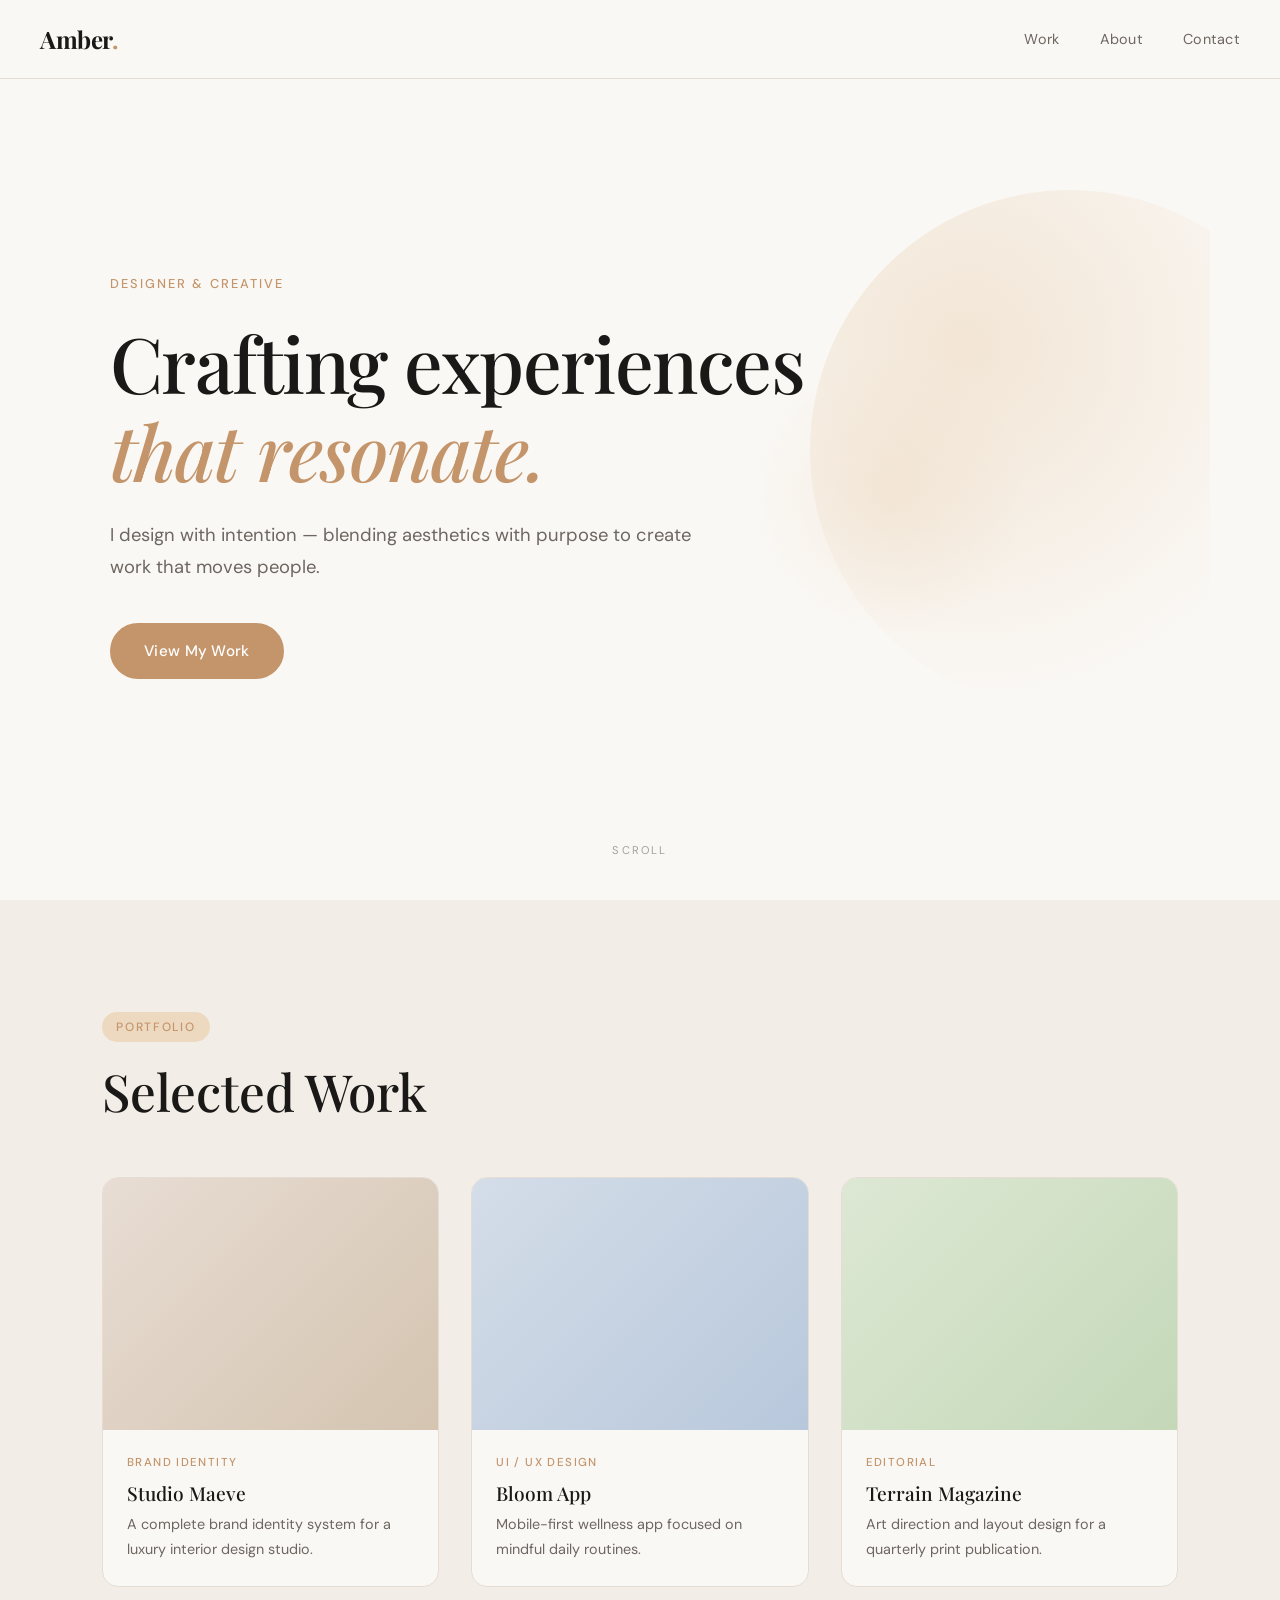
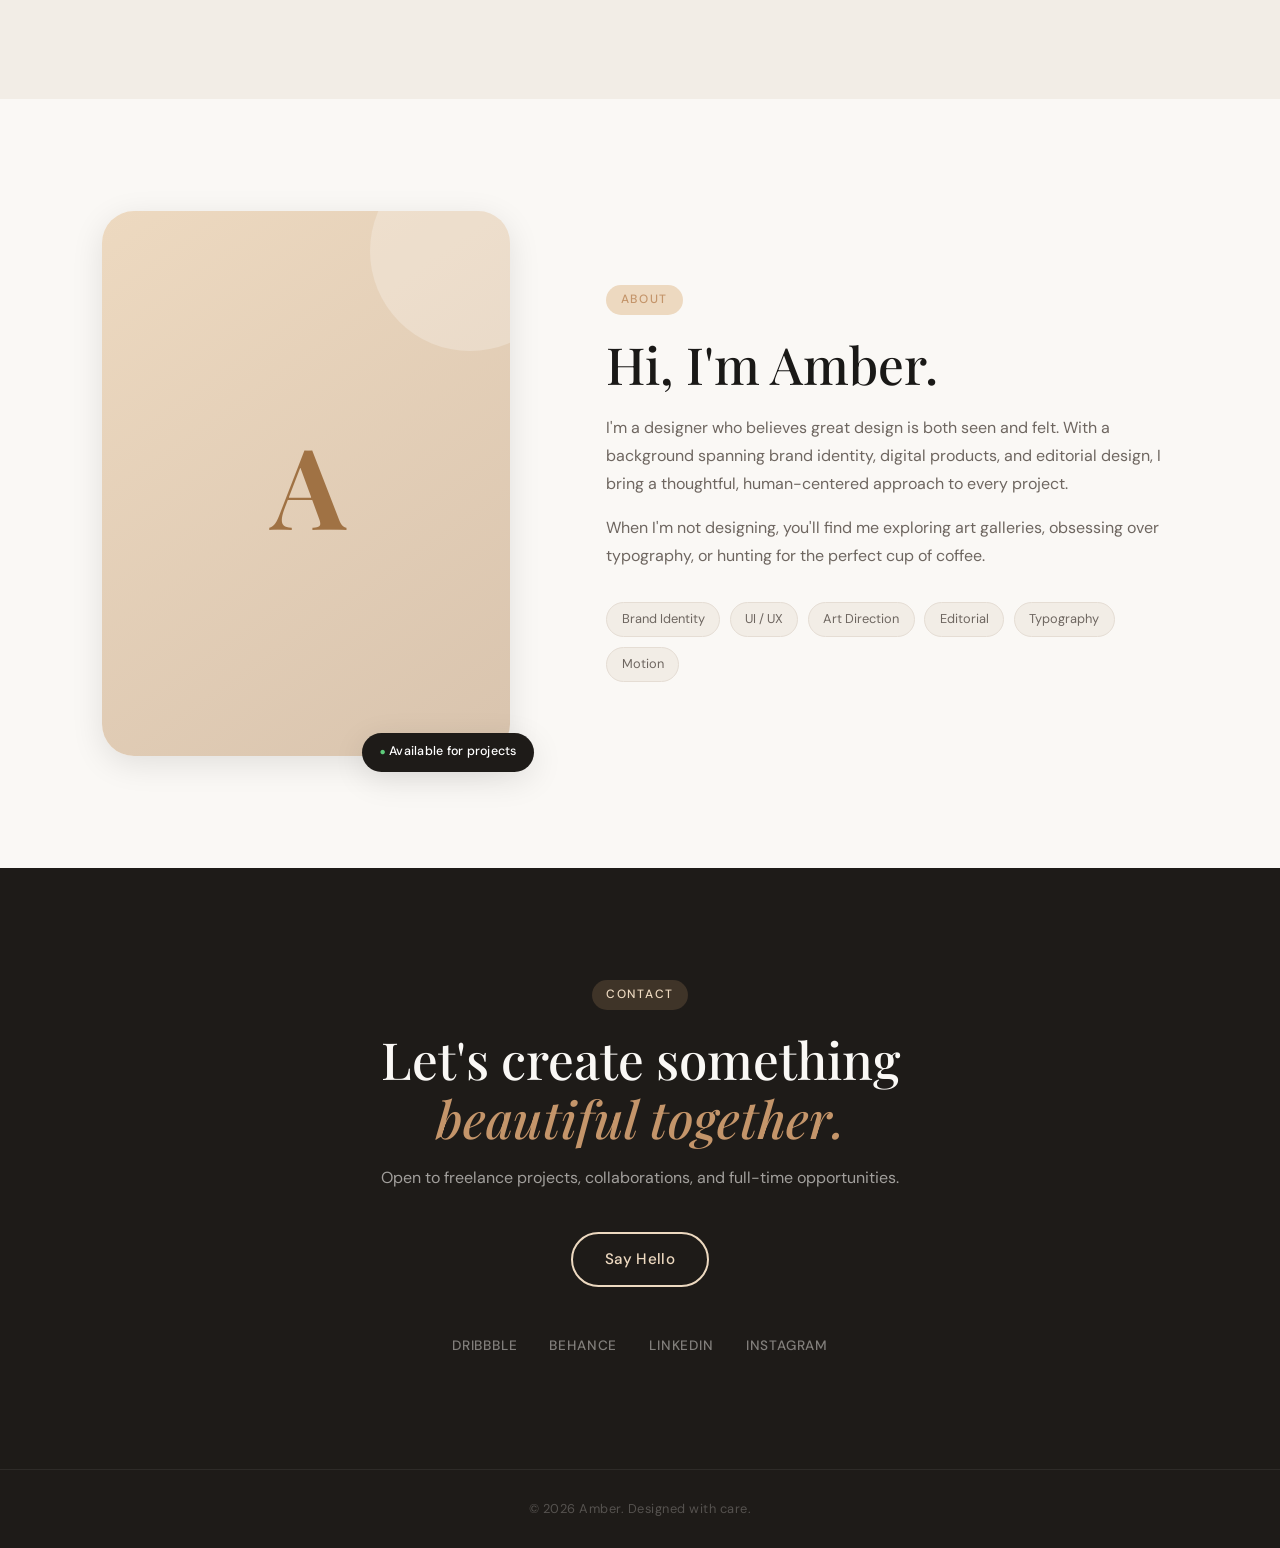
==== index.html @ b308a4e5 "Initial commit: Amber's personal design portfolio" ====
<!DOCTYPE html>
<html lang="en">
<head>
  <meta charset="UTF-8" />
  <meta name="viewport" content="width=device-width, initial-scale=1.0" />
  <title>Amber — Designer</title>
  <meta name="description" content="Amber is a designer crafting beautiful brand identities, digital products, and editorial work." />
  <link rel="preconnect" href="https://fonts.googleapis.com" />
  <link rel="preconnect" href="https://fonts.gstatic.com" crossorigin />
  <link href="https://fonts.googleapis.com/css2?family=Playfair+Display:ital,wght@0,400;0,500;0,700;1,400&family=DM+Sans:opsz,wght@9..40,300;9..40,400;9..40,500&display=swap" rel="stylesheet" />
  <link rel="stylesheet" href="css/styles.css" />
</head>
<body>

  <!-- ── Navigation ── -->
  <nav>
    <div class="nav-logo">Amber<span>.</span></div>
    <ul class="nav-links">
      <li><a href="#work">Work</a></li>
      <li><a href="#about">About</a></li>
      <li><a href="#contact">Contact</a></li>
    </ul>
  </nav>

  <!-- ── Hero ── -->
  <section class="hero">
    <div class="hero-content">
      <span class="hero-eyebrow">Designer &amp; Creative</span>
      <h1>Crafting experiences<br><em>that resonate.</em></h1>
      <p>I design with intention — blending aesthetics with purpose to create work that moves people.</p>
      <a href="#work" class="btn">View My Work</a>
    </div>
    <div class="hero-decoration" aria-hidden="true">
      <div class="circle circle-1"></div>
      <div class="circle circle-2"></div>
    </div>
  </section>

  <!-- ── Portfolio ── -->
  <section id="work" class="section work-section">
    <div class="container">
      <div class="section-header">
        <span class="section-tag">Portfolio</span>
        <h2>Selected Work</h2>
      </div>
      <div class="work-grid">

        <article class="work-card">
          <div class="work-card-img" style="background: linear-gradient(135deg, #E8DDD4, #D4C4B0);"></div>
          <div class="work-card-body">
            <span class="work-tag">Brand Identity</span>
            <h3>Studio Maeve</h3>
            <p>A complete brand identity system for a luxury interior design studio.</p>
          </div>
        </article>

        <article class="work-card">
          <div class="work-card-img" style="background: linear-gradient(135deg, #D4DDE8, #B8C8DC);"></div>
          <div class="work-card-body">
            <span class="work-tag">UI / UX Design</span>
            <h3>Bloom App</h3>
            <p>Mobile-first wellness app focused on mindful daily routines.</p>
          </div>
        </article>

        <article class="work-card">
          <div class="work-card-img" style="background: linear-gradient(135deg, #DDE8D4, #C4D8B8);"></div>
          <div class="work-card-body">
            <span class="work-tag">Editorial</span>
            <h3>Terrain Magazine</h3>
            <p>Art direction and layout design for a quarterly print publication.</p>
          </div>
        </article>

      </div>
    </div>
  </section>

  <!-- ── About ── -->
  <section id="about" class="section about-section">
    <div class="container about-grid">

      <div class="about-visual">
        <div class="about-img-placeholder" aria-label="Amber">A</div>
        <div class="about-tag-pill">Available for projects</div>
      </div>

      <div class="about-text">
        <span class="section-tag">About</span>
        <h2>Hi, I'm Amber.</h2>
        <p>I'm a designer who believes great design is both seen and felt. With a background spanning brand identity, digital products, and editorial design, I bring a thoughtful, human-centered approach to every project.</p>
        <p>When I'm not designing, you'll find me exploring art galleries, obsessing over typography, or hunting for the perfect cup of coffee.</p>
        <div class="skills-list">
          <span class="skill-chip">Brand Identity</span>
          <span class="skill-chip">UI / UX</span>
          <span class="skill-chip">Art Direction</span>
          <span class="skill-chip">Editorial</span>
          <span class="skill-chip">Typography</span>
          <span class="skill-chip">Motion</span>
        </div>
      </div>

    </div>
  </section>

  <!-- ── Contact ── -->
  <section id="contact" class="section contact-section">
    <div class="container contact-inner">
      <span class="section-tag">Contact</span>
      <h2>Let's create something<br><em>beautiful together.</em></h2>
      <p>Open to freelance projects, collaborations, and full-time opportunities.</p>
      <a href="mailto:amber@example.com" class="btn btn-outline">Say Hello</a>
      <div class="social-links">
        <a href="#" rel="noopener noreferrer">Dribbble</a>
        <a href="#" rel="noopener noreferrer">Behance</a>
        <a href="#" rel="noopener noreferrer">LinkedIn</a>
        <a href="#" rel="noopener noreferrer">Instagram</a>
      </div>
    </div>
  </section>

  <!-- ── Footer ── -->
  <footer>
    <p>&copy; 2026 Amber. Designed with care.</p>
  </footer>

</body>
</html>
---- css/styles.css ----
/* ========================================
   AMBER — Personal Website
   ======================================== */

*, *::before, *::after {
  box-sizing: border-box;
  margin: 0;
  padding: 0;
}

:root {
  --bg:           #FAF8F5;
  --bg-alt:       #F2EDE6;
  --bg-dark:      #1E1B18;
  --text:         #1A1917;
  --text-muted:   #6E6660;
  --accent:       #C4956A;
  --accent-light: #EDD9C0;
  --accent-dark:  #A07244;
  --border:       #E5DDD4;
  --radius-sm:    8px;
  --radius-md:    16px;
  --radius-lg:    32px;
  --radius-full:  9999px;
  --transition:   0.3s cubic-bezier(0.4, 0, 0.2, 1);
  --shadow-sm:    0 2px 8px rgba(0,0,0,0.06);
  --shadow-md:    0 8px 32px rgba(0,0,0,0.10);
  --shadow-lg:    0 24px 64px rgba(0,0,0,0.12);
  --max-width:    1140px;
}

html {
  scroll-behavior: smooth;
  font-size: 16px;
}

body {
  background-color: var(--bg);
  color: var(--text);
  font-family: 'DM Sans', sans-serif;
  font-weight: 400;
  line-height: 1.6;
  -webkit-font-smoothing: antialiased;
}

/* ── Typography ───────────────────────── */

h1, h2, h3 {
  font-family: 'Playfair Display', Georgia, serif;
  line-height: 1.15;
  font-weight: 500;
}

h1 { font-size: clamp(2.6rem, 6vw, 5rem); }
h2 { font-size: clamp(2rem, 4vw, 3.2rem); }
h3 { font-size: 1.35rem; }

em { font-style: italic; color: var(--accent); }

p {
  color: var(--text-muted);
  max-width: 56ch;
  line-height: 1.75;
}

a { color: inherit; text-decoration: none; }

/* ── Layout Helpers ───────────────────── */

.container {
  width: 100%;
  max-width: var(--max-width);
  margin: 0 auto;
  padding: 0 2rem;
}

.section {
  padding: 7rem 0;
}

.section-tag {
  display: inline-block;
  font-size: 0.75rem;
  font-weight: 500;
  letter-spacing: 0.14em;
  text-transform: uppercase;
  color: var(--accent);
  background: var(--accent-light);
  padding: 0.35rem 0.9rem;
  border-radius: var(--radius-full);
  margin-bottom: 1.25rem;
}

.section-header {
  margin-bottom: 3.5rem;
}

/* ── Buttons ──────────────────────────── */

.btn {
  display: inline-flex;
  align-items: center;
  gap: 0.5rem;
  background: var(--accent);
  color: #fff;
  font-family: 'DM Sans', sans-serif;
  font-size: 0.95rem;
  font-weight: 500;
  padding: 0.85rem 2rem;
  border-radius: var(--radius-full);
  border: 2px solid var(--accent);
  cursor: pointer;
  transition: background var(--transition), transform var(--transition), box-shadow var(--transition);
  letter-spacing: 0.02em;
}

.btn:hover {
  background: var(--accent-dark);
  border-color: var(--accent-dark);
  transform: translateY(-2px);
  box-shadow: 0 8px 24px rgba(196, 149, 106, 0.35);
}

.btn-outline {
  background: transparent;
  color: var(--accent);
}

.btn-outline:hover {
  background: var(--accent);
  color: #fff;
}

/* ── Navigation ───────────────────────── */

nav {
  position: fixed;
  top: 0;
  left: 0;
  right: 0;
  z-index: 100;
  display: flex;
  align-items: center;
  justify-content: space-between;
  padding: 1.25rem 2.5rem;
  background: rgba(250, 248, 245, 0.85);
  backdrop-filter: blur(16px);
  -webkit-backdrop-filter: blur(16px);
  border-bottom: 1px solid var(--border);
}

.nav-logo {
  font-family: 'Playfair Display', serif;
  font-size: 1.5rem;
  font-weight: 700;
  color: var(--text);
  letter-spacing: -0.02em;
}

.nav-logo span {
  color: var(--accent);
}

.nav-links {
  list-style: none;
  display: flex;
  gap: 2.5rem;
}

.nav-links a {
  font-size: 0.9rem;
  font-weight: 400;
  color: var(--text-muted);
  letter-spacing: 0.02em;
  transition: color var(--transition);
  position: relative;
}

.nav-links a::after {
  content: '';
  position: absolute;
  left: 0;
  bottom: -3px;
  width: 0;
  height: 1.5px;
  background: var(--accent);
  transition: width var(--transition);
}

.nav-links a:hover {
  color: var(--text);
}

.nav-links a:hover::after {
  width: 100%;
}

/* ── Hero ─────────────────────────────── */

.hero {
  min-height: 100vh;
  display: flex;
  align-items: center;
  padding: 8rem 2.5rem 5rem;
  max-width: var(--max-width);
  margin: 0 auto;
  position: relative;
  overflow: hidden;
}

.hero-content {
  position: relative;
  z-index: 2;
  max-width: 720px;
}

.hero-eyebrow {
  display: inline-block;
  font-size: 0.8rem;
  font-weight: 500;
  letter-spacing: 0.16em;
  text-transform: uppercase;
  color: var(--accent);
  margin-bottom: 1.5rem;
}

.hero h1 {
  margin-bottom: 1.5rem;
  letter-spacing: -0.02em;
}

.hero p {
  font-size: 1.15rem;
  margin-bottom: 2.5rem;
  max-width: 48ch;
}

/* Decorative shapes */
.hero-decoration {
  position: absolute;
  inset: 0;
  z-index: 1;
  pointer-events: none;
}

.circle {
  position: absolute;
  border-radius: 50%;
}

.circle-1 {
  width: 520px;
  height: 520px;
  right: -120px;
  top: 50%;
  transform: translateY(-50%);
  background: radial-gradient(circle at 30% 30%, var(--accent-light), transparent 70%);
  opacity: 0.6;
}

.circle-2 {
  width: 280px;
  height: 280px;
  right: 180px;
  top: 55%;
  transform: translateY(-50%);
  background: radial-gradient(circle, var(--accent-light), transparent 70%);
  opacity: 0.4;
  animation: float 6s ease-in-out infinite;
}

@keyframes float {
  0%, 100% { transform: translateY(-50%) translateX(0); }
  50%       { transform: translateY(-55%) translateX(-12px); }
}

/* Scroll hint */
.hero::after {
  content: 'scroll';
  position: absolute;
  bottom: 2.5rem;
  left: 50%;
  transform: translateX(-50%);
  font-size: 0.7rem;
  letter-spacing: 0.2em;
  text-transform: uppercase;
  color: var(--text-muted);
  opacity: 0.6;
}

/* ── Work / Portfolio ─────────────────── */

.work-section {
  background: var(--bg-alt);
}

.work-grid {
  display: grid;
  grid-template-columns: repeat(auto-fill, minmax(300px, 1fr));
  gap: 2rem;
}

.work-card {
  background: var(--bg);
  border-radius: var(--radius-md);
  overflow: hidden;
  border: 1px solid var(--border);
  transition: transform var(--transition), box-shadow var(--transition);
}

.work-card:hover {
  transform: translateY(-6px);
  box-shadow: var(--shadow-lg);
}

.work-card-img {
  width: 100%;
  aspect-ratio: 4 / 3;
  position: relative;
  overflow: hidden;
}

.work-card-img::after {
  content: 'View Project →';
  position: absolute;
  inset: 0;
  display: flex;
  align-items: center;
  justify-content: center;
  font-size: 0.85rem;
  font-weight: 500;
  letter-spacing: 0.05em;
  color: var(--text);
  background: rgba(250, 248, 245, 0.7);
  opacity: 0;
  transition: opacity var(--transition);
  backdrop-filter: blur(4px);
}

.work-card:hover .work-card-img::after {
  opacity: 1;
}

.work-card-body {
  padding: 1.5rem;
}

.work-tag {
  font-size: 0.72rem;
  font-weight: 500;
  letter-spacing: 0.12em;
  text-transform: uppercase;
  color: var(--accent);
  display: block;
  margin-bottom: 0.6rem;
}

.work-card-body h3 {
  margin-bottom: 0.5rem;
  font-size: 1.2rem;
}

.work-card-body p {
  font-size: 0.9rem;
  max-width: none;
}

/* ── About ────────────────────────────── */

.about-section {
  background: var(--bg);
}

.about-grid {
  display: grid;
  grid-template-columns: 1fr 1.4fr;
  gap: 6rem;
  align-items: center;
}

.about-visual {
  position: relative;
}

.about-img-placeholder {
  width: 100%;
  aspect-ratio: 3 / 4;
  background: linear-gradient(145deg, var(--accent-light) 0%, #D9C4AE 100%);
  border-radius: var(--radius-lg);
  display: flex;
  align-items: center;
  justify-content: center;
  font-family: 'Playfair Display', serif;
  font-size: 7rem;
  font-weight: 700;
  color: var(--accent-dark);
  letter-spacing: -0.04em;
  box-shadow: var(--shadow-md);
  position: relative;
  overflow: hidden;
}

.about-img-placeholder::before {
  content: '';
  position: absolute;
  width: 200px;
  height: 200px;
  border-radius: 50%;
  background: rgba(255,255,255,0.25);
  top: -60px;
  right: -60px;
}

.about-tag-pill {
  position: absolute;
  bottom: -1rem;
  right: -1.5rem;
  background: var(--bg-dark);
  color: #fff;
  font-size: 0.78rem;
  font-weight: 500;
  padding: 0.6rem 1.1rem;
  border-radius: var(--radius-full);
  white-space: nowrap;
  box-shadow: var(--shadow-md);
  letter-spacing: 0.02em;
}

.about-tag-pill::before {
  content: '● ';
  color: #5ECC7B;
  font-size: 0.65rem;
}

.about-text h2 {
  margin-bottom: 1.25rem;
}

.about-text p {
  margin-bottom: 1rem;
}

.skills-list {
  display: flex;
  flex-wrap: wrap;
  gap: 0.6rem;
  margin-top: 2rem;
}

.skill-chip {
  font-size: 0.8rem;
  font-weight: 400;
  color: var(--text-muted);
  background: var(--bg-alt);
  border: 1px solid var(--border);
  padding: 0.4rem 0.9rem;
  border-radius: var(--radius-full);
  transition: background var(--transition), color var(--transition), border-color var(--transition);
}

.skill-chip:hover {
  background: var(--accent-light);
  color: var(--accent-dark);
  border-color: var(--accent-light);
}

/* ── Contact ──────────────────────────── */

.contact-section {
  background: var(--bg-dark);
  color: #FAF8F5;
  text-align: center;
}

.contact-inner {
  display: flex;
  flex-direction: column;
  align-items: center;
}

.contact-section .section-tag {
  background: rgba(196, 149, 106, 0.2);
  color: var(--accent-light);
}

.contact-section h2 {
  color: #FAF8F5;
  margin-bottom: 1rem;
}

.contact-section p {
  color: rgba(250, 248, 245, 0.6);
  margin-bottom: 2.5rem;
}

.contact-section .btn-outline {
  color: var(--accent-light);
  border-color: var(--accent-light);
}

.contact-section .btn-outline:hover {
  background: var(--accent);
  border-color: var(--accent);
  color: #fff;
}

.social-links {
  display: flex;
  gap: 2rem;
  margin-top: 3rem;
  flex-wrap: wrap;
  justify-content: center;
}

.social-links a {
  font-size: 0.85rem;
  font-weight: 500;
  color: rgba(250, 248, 245, 0.45);
  letter-spacing: 0.06em;
  text-transform: uppercase;
  transition: color var(--transition);
}

.social-links a:hover {
  color: var(--accent-light);
}

/* ── Footer ───────────────────────────── */

footer {
  background: var(--bg-dark);
  border-top: 1px solid rgba(255,255,255,0.07);
  text-align: center;
  padding: 1.75rem 2rem;
}

footer p {
  font-size: 0.8rem;
  color: rgba(250, 248, 245, 0.25);
  max-width: none;
  letter-spacing: 0.04em;
}

/* ── Responsive ───────────────────────── */

@media (max-width: 900px) {
  .about-grid {
    grid-template-columns: 1fr;
    gap: 3rem;
  }

  .about-visual {
    max-width: 340px;
    margin: 0 auto;
  }

  .about-tag-pill {
    right: 0;
  }
}

@media (max-width: 640px) {
  nav {
    padding: 1rem 1.5rem;
  }

  .nav-links {
    gap: 1.5rem;
  }

  .hero {
    padding: 7rem 1.5rem 4rem;
  }

  .section {
    padding: 5rem 0;
  }

  .work-grid {
    grid-template-columns: 1fr;
  }

  .circle-1 {
    width: 300px;
    height: 300px;
    right: -80px;
  }

  .circle-2 {
    display: none;
  }
}
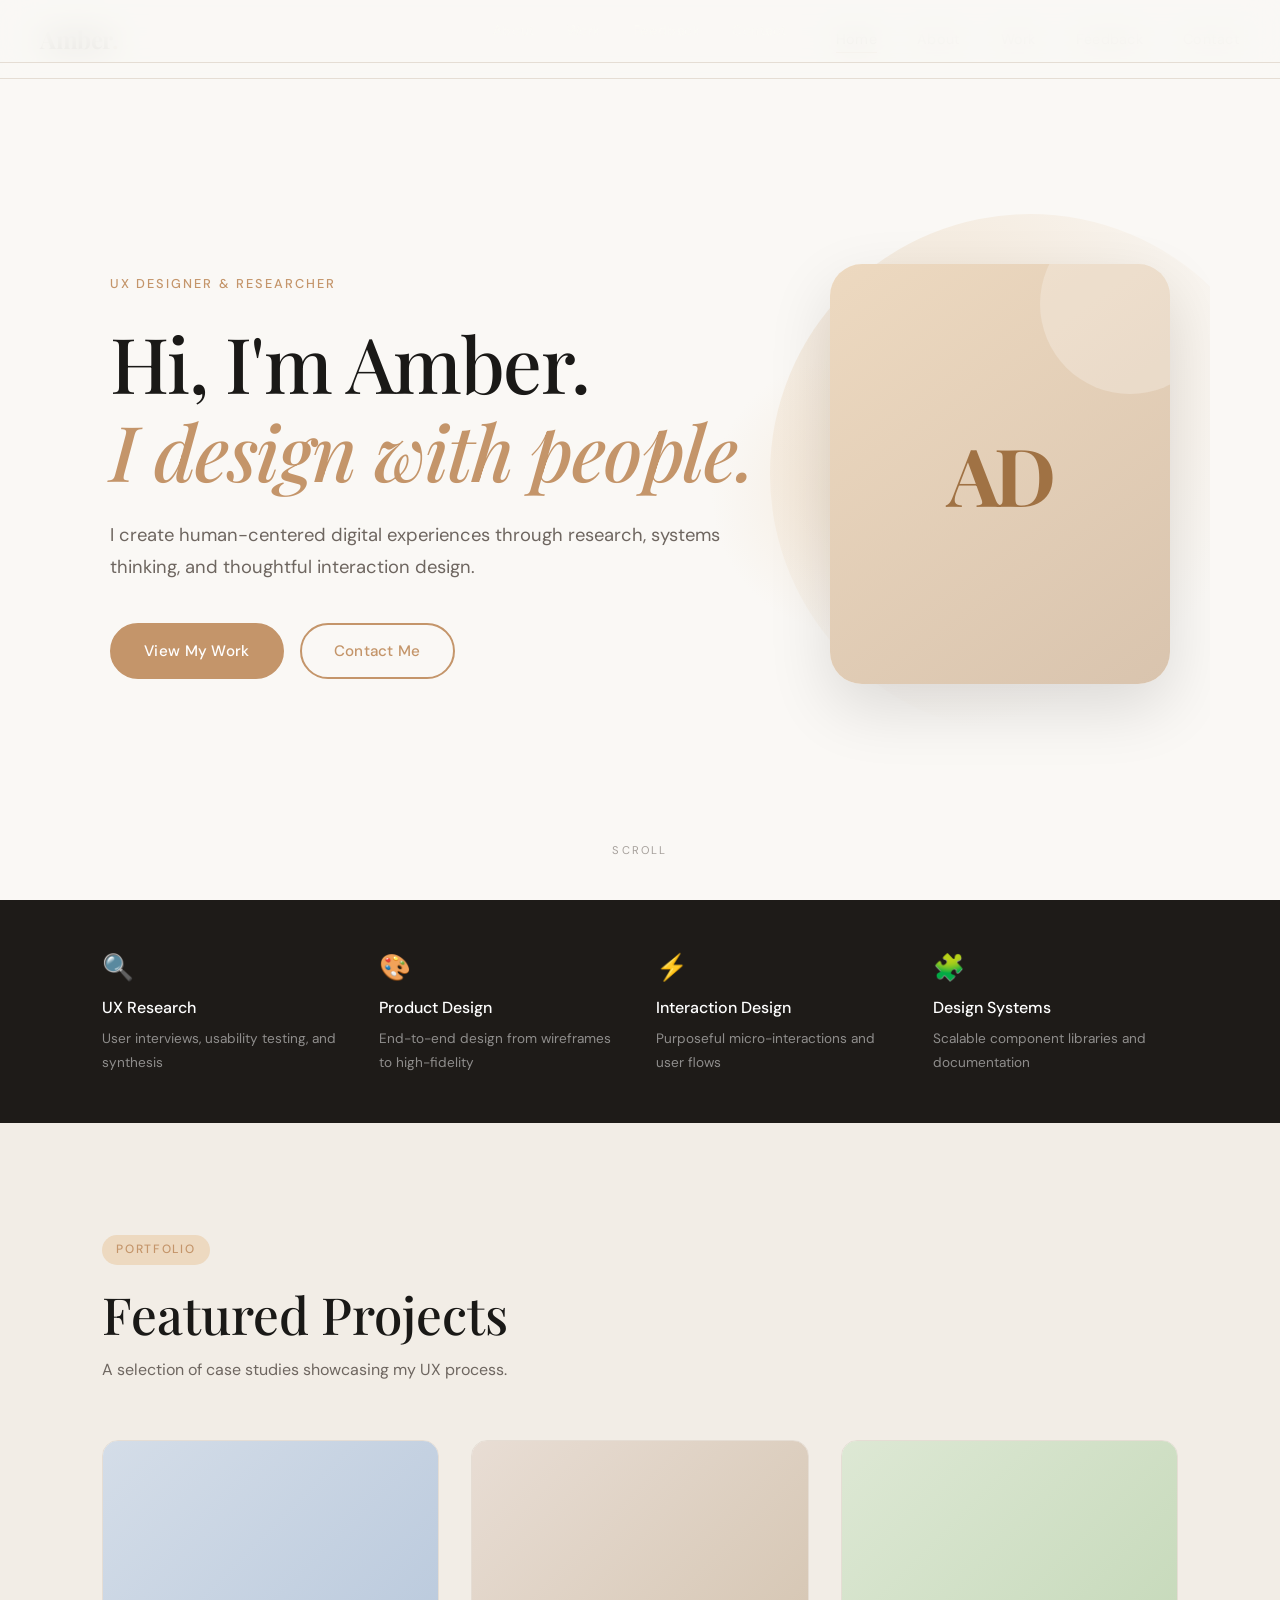
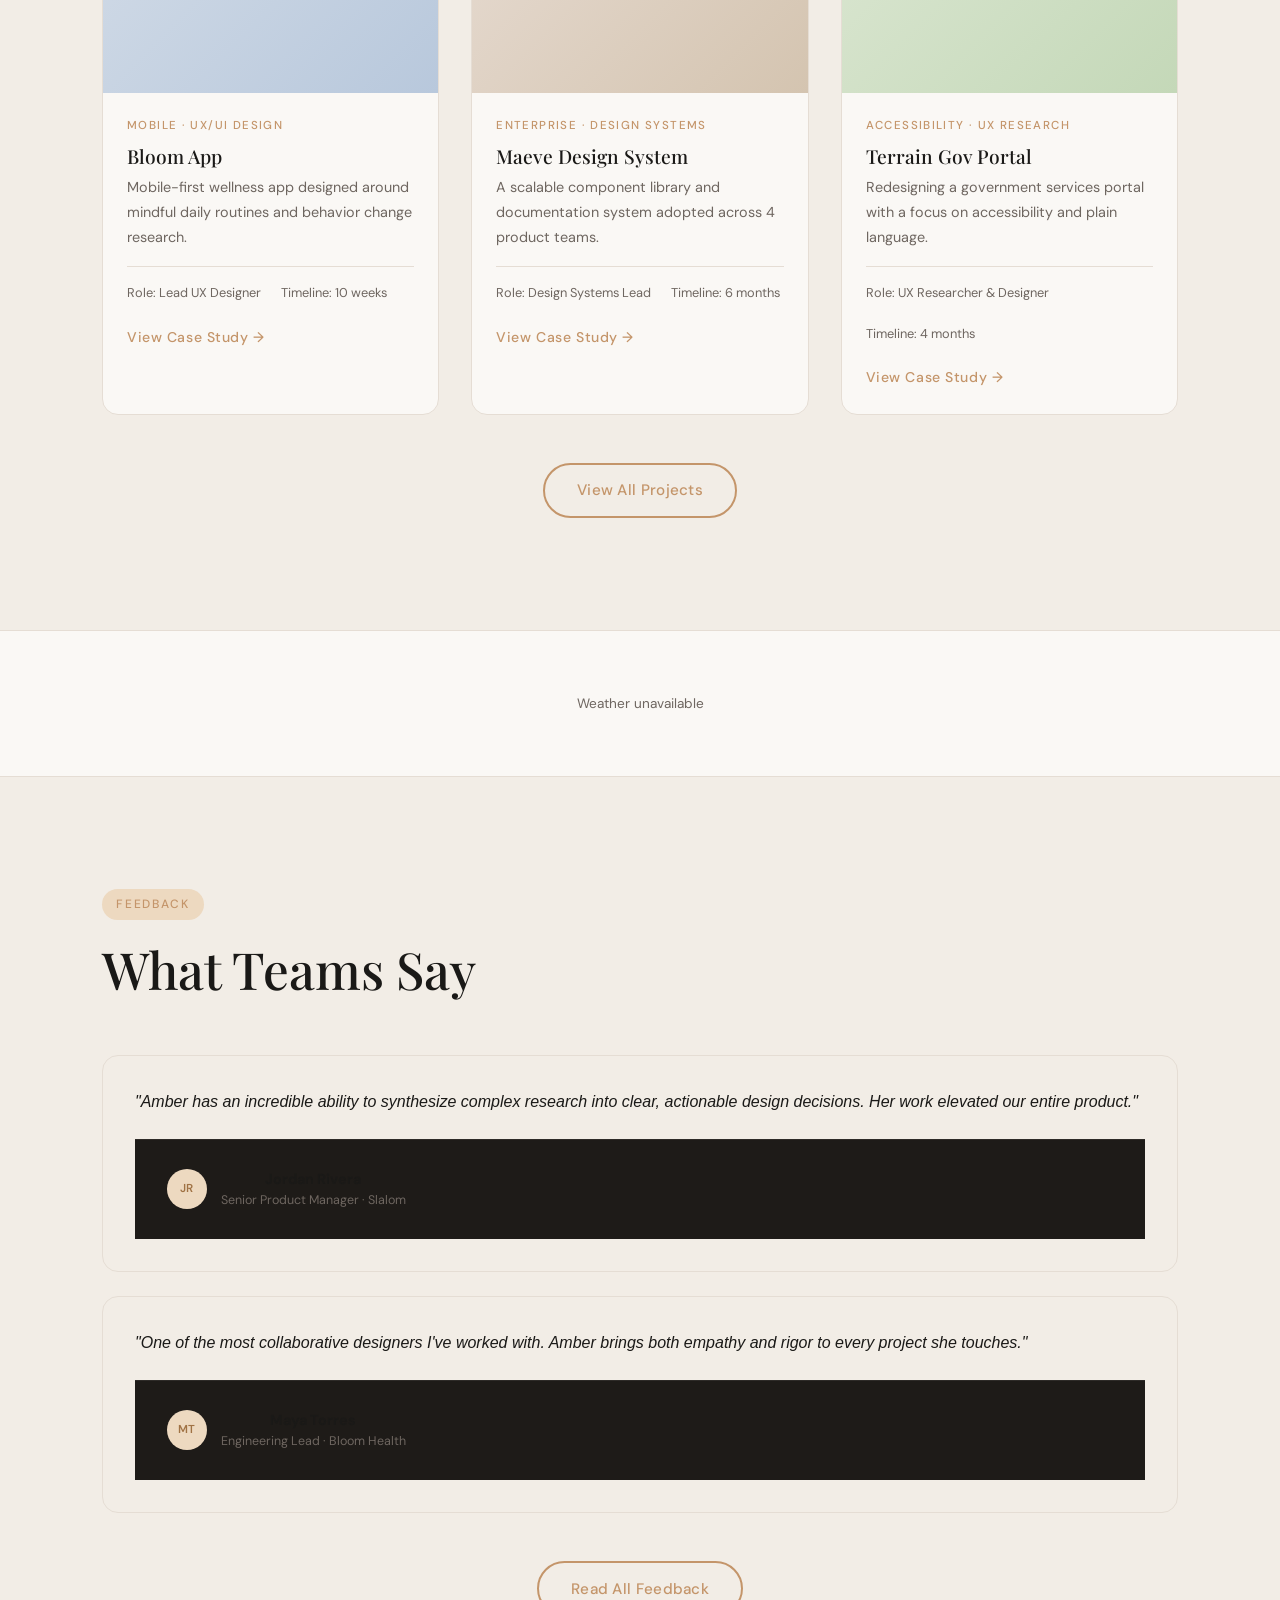
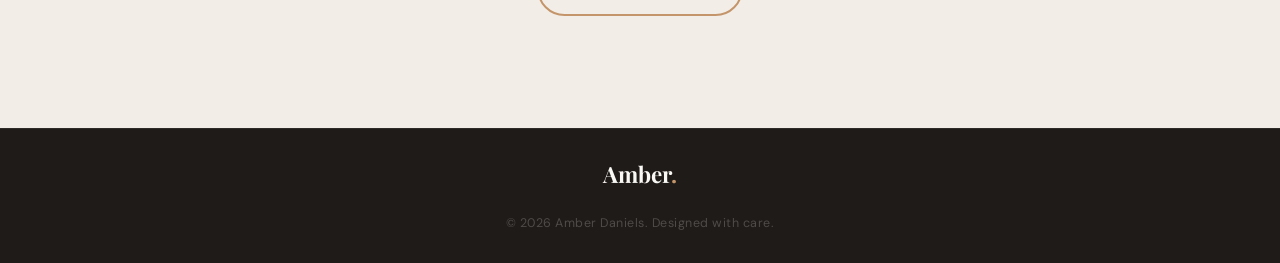
==== commit ccea14ee: "feat: expand to full UX portfolio per PRD — multi-page site, weather widget, contact form, case stud" ====
--- a/index.html
+++ b/index.html
@@ -3,8 +3,11 @@
 <head>
   <meta charset="UTF-8" />
   <meta name="viewport" content="width=device-width, initial-scale=1.0" />
-  <title>Amber — Designer</title>
-  <meta name="description" content="Amber is a designer crafting beautiful brand identities, digital products, and editorial work." />
+  <title>Amber Daniels — UX Designer</title>
+  <meta name="description" content="Amber Daniels is a UX Designer crafting human-centered digital experiences through research, design systems, and thoughtful interaction design." />
+  <meta property="og:title" content="Amber Daniels — UX Designer" />
+  <meta property="og:description" content="UX Designer specializing in research, product design, and interaction design." />
+  <meta property="og:type" content="website" />
   <link rel="preconnect" href="https://fonts.googleapis.com" />
   <link rel="preconnect" href="https://fonts.gstatic.com" crossorigin />
   <link href="https://fonts.googleapis.com/css2?family=Playfair+Display:ital,wght@0,400;0,500;0,700;1,400&family=DM+Sans:opsz,wght@9..40,300;9..40,400;9..40,500&display=swap" rel="stylesheet" />
@@ -13,116 +16,199 @@
 <body>
 
   <!-- ── Navigation ── -->
-  <nav>
-    <div class="nav-logo">Amber<span>.</span></div>
+  <nav aria-label="Main navigation">
+    <a href="index.html" class="nav-logo">Amber<span>.</span></a>
     <ul class="nav-links">
-      <li><a href="#work">Work</a></li>
-      <li><a href="#about">About</a></li>
-      <li><a href="#contact">Contact</a></li>
+      <li><a href="index.html" class="nav-active">Home</a></li>
+      <li><a href="about.html">About</a></li>
+      <li><a href="work.html">Work</a></li>
+      <li><a href="feedback.html">Feedback</a></li>
+      <li><a href="contact.html">Contact</a></li>
     </ul>
   </nav>
 
   <!-- ── Hero ── -->
   <section class="hero">
     <div class="hero-content">
-      <span class="hero-eyebrow">Designer &amp; Creative</span>
-      <h1>Crafting experiences<br><em>that resonate.</em></h1>
-      <p>I design with intention — blending aesthetics with purpose to create work that moves people.</p>
-      <a href="#work" class="btn">View My Work</a>
-    </div>
-    <div class="hero-decoration" aria-hidden="true">
-      <div class="circle circle-1"></div>
-      <div class="circle circle-2"></div>
-    </div>
-  </section>
-
-  <!-- ── Portfolio ── -->
-  <section id="work" class="section work-section">
+      <span class="hero-eyebrow">UX Designer &amp; Researcher</span>
+      <h1>Hi, I'm Amber.<br><em>I design with people.</em></h1>
+      <p>I create human-centered digital experiences through research, systems thinking, and thoughtful interaction design.</p>
+      <div class="hero-ctas">
+        <a href="work.html" class="btn">View My Work</a>
+        <a href="contact.html" class="btn btn-outline">Contact Me</a>
+      </div>
+    </div>
+
+    <!-- Profile picture -->
+    <div class="hero-profile" aria-hidden="true">
+      <div class="profile-img-wrap">
+        <div class="profile-img-placeholder" aria-label="Amber Daniels">AD</div>
+      </div>
+      <div class="hero-decoration">
+        <div class="circle circle-1"></div>
+        <div class="circle circle-2"></div>
+      </div>
+    </div>
+  </section>
+
+  <!-- ── Quick Intro ── -->
+  <section class="intro-strip section-sm">
+    <div class="container intro-grid">
+      <div class="intro-item">
+        <span class="intro-icon" aria-hidden="true">🔍</span>
+        <strong>UX Research</strong>
+        <p>User interviews, usability testing, and synthesis</p>
+      </div>
+      <div class="intro-item">
+        <span class="intro-icon" aria-hidden="true">🎨</span>
+        <strong>Product Design</strong>
+        <p>End-to-end design from wireframes to high-fidelity</p>
+      </div>
+      <div class="intro-item">
+        <span class="intro-icon" aria-hidden="true">⚡</span>
+        <strong>Interaction Design</strong>
+        <p>Purposeful micro-interactions and user flows</p>
+      </div>
+      <div class="intro-item">
+        <span class="intro-icon" aria-hidden="true">🧩</span>
+        <strong>Design Systems</strong>
+        <p>Scalable component libraries and documentation</p>
+      </div>
+    </div>
+  </section>
+
+  <!-- ── Featured Projects ── -->
+  <section class="section work-section">
     <div class="container">
       <div class="section-header">
         <span class="section-tag">Portfolio</span>
-        <h2>Selected Work</h2>
+        <h2>Featured Projects</h2>
+        <p>A selection of case studies showcasing my UX process.</p>
       </div>
       <div class="work-grid">
 
         <article class="work-card">
-          <div class="work-card-img" style="background: linear-gradient(135deg, #E8DDD4, #D4C4B0);"></div>
+          <a href="project-bloom.html" class="work-card-img-link">
+            <div class="work-card-img" style="background: linear-gradient(135deg, #D4DDE8, #B8C8DC);" role="img" aria-label="Bloom App project thumbnail">
+              <span class="work-card-hover-label">View Case Study →</span>
+            </div>
+          </a>
           <div class="work-card-body">
-            <span class="work-tag">Brand Identity</span>
-            <h3>Studio Maeve</h3>
-            <p>A complete brand identity system for a luxury interior design studio.</p>
+            <span class="work-tag">Mobile · UX/UI Design</span>
+            <h3>Bloom App</h3>
+            <p>Mobile-first wellness app designed around mindful daily routines and behavior change research.</p>
+            <div class="work-meta">
+              <span>Role: Lead UX Designer</span>
+              <span>Timeline: 10 weeks</span>
+            </div>
+            <a href="project-bloom.html" class="work-card-link">View Case Study →</a>
           </div>
         </article>
 
         <article class="work-card">
-          <div class="work-card-img" style="background: linear-gradient(135deg, #D4DDE8, #B8C8DC);"></div>
+          <a href="project-maeve.html" class="work-card-img-link">
+            <div class="work-card-img" style="background: linear-gradient(135deg, #E8DDD4, #D4C4B0);" role="img" aria-label="Maeve Design System project thumbnail">
+              <span class="work-card-hover-label">View Case Study →</span>
+            </div>
+          </a>
           <div class="work-card-body">
-            <span class="work-tag">UI / UX Design</span>
-            <h3>Bloom App</h3>
-            <p>Mobile-first wellness app focused on mindful daily routines.</p>
+            <span class="work-tag">Enterprise · Design Systems</span>
+            <h3>Maeve Design System</h3>
+            <p>A scalable component library and documentation system adopted across 4 product teams.</p>
+            <div class="work-meta">
+              <span>Role: Design Systems Lead</span>
+              <span>Timeline: 6 months</span>
+            </div>
+            <a href="project-maeve.html" class="work-card-link">View Case Study →</a>
           </div>
         </article>
 
         <article class="work-card">
-          <div class="work-card-img" style="background: linear-gradient(135deg, #DDE8D4, #C4D8B8);"></div>
+          <a href="project-terrain.html" class="work-card-img-link">
+            <div class="work-card-img" style="background: linear-gradient(135deg, #DDE8D4, #C4D8B8);" role="img" aria-label="Terrain project thumbnail">
+              <span class="work-card-hover-label">View Case Study →</span>
+            </div>
+          </a>
           <div class="work-card-body">
-            <span class="work-tag">Editorial</span>
-            <h3>Terrain Magazine</h3>
-            <p>Art direction and layout design for a quarterly print publication.</p>
+            <span class="work-tag">Accessibility · UX Research</span>
+            <h3>Terrain Gov Portal</h3>
+            <p>Redesigning a government services portal with a focus on accessibility and plain language.</p>
+            <div class="work-meta">
+              <span>Role: UX Researcher &amp; Designer</span>
+              <span>Timeline: 4 months</span>
+            </div>
+            <a href="project-terrain.html" class="work-card-link">View Case Study →</a>
           </div>
         </article>
 
       </div>
-    </div>
-  </section>
-
-  <!-- ── About ── -->
-  <section id="about" class="section about-section">
-    <div class="container about-grid">
-
-      <div class="about-visual">
-        <div class="about-img-placeholder" aria-label="Amber">A</div>
-        <div class="about-tag-pill">Available for projects</div>
-      </div>
-
-      <div class="about-text">
-        <span class="section-tag">About</span>
-        <h2>Hi, I'm Amber.</h2>
-        <p>I'm a designer who believes great design is both seen and felt. With a background spanning brand identity, digital products, and editorial design, I bring a thoughtful, human-centered approach to every project.</p>
-        <p>When I'm not designing, you'll find me exploring art galleries, obsessing over typography, or hunting for the perfect cup of coffee.</p>
-        <div class="skills-list">
-          <span class="skill-chip">Brand Identity</span>
-          <span class="skill-chip">UI / UX</span>
-          <span class="skill-chip">Art Direction</span>
-          <span class="skill-chip">Editorial</span>
-          <span class="skill-chip">Typography</span>
-          <span class="skill-chip">Motion</span>
-        </div>
-      </div>
-
-    </div>
-  </section>
-
-  <!-- ── Contact ── -->
-  <section id="contact" class="section contact-section">
-    <div class="container contact-inner">
-      <span class="section-tag">Contact</span>
-      <h2>Let's create something<br><em>beautiful together.</em></h2>
-      <p>Open to freelance projects, collaborations, and full-time opportunities.</p>
-      <a href="mailto:amber@example.com" class="btn btn-outline">Say Hello</a>
-      <div class="social-links">
-        <a href="#" rel="noopener noreferrer">Dribbble</a>
-        <a href="#" rel="noopener noreferrer">Behance</a>
-        <a href="#" rel="noopener noreferrer">LinkedIn</a>
-        <a href="#" rel="noopener noreferrer">Instagram</a>
+      <div class="section-cta">
+        <a href="work.html" class="btn btn-outline">View All Projects</a>
+      </div>
+    </div>
+  </section>
+
+  <!-- ── Weather Widget ── -->
+  <section class="section-sm weather-section">
+    <div class="container">
+      <div class="weather-widget" id="weather-widget" aria-live="polite">
+        <div class="weather-loading">Fetching your local weather…</div>
+      </div>
+    </div>
+  </section>
+
+  <!-- ── Testimonial Preview ── -->
+  <section class="section feedback-preview-section">
+    <div class="container">
+      <div class="section-header">
+        <span class="section-tag">Feedback</span>
+        <h2>What Teams Say</h2>
+      </div>
+      <div class="quotes-grid">
+
+        <blockquote class="quote-card">
+          <p class="quote-text">"Amber has an incredible ability to synthesize complex research into clear, actionable design decisions. Her work elevated our entire product."</p>
+          <footer class="quote-author">
+            <div class="quote-avatar" aria-hidden="true">JR</div>
+            <div>
+              <strong>Jordan Rivera</strong>
+              <span>Senior Product Manager · Slalom</span>
+            </div>
+          </footer>
+        </blockquote>
+
+        <blockquote class="quote-card">
+          <p class="quote-text">"One of the most collaborative designers I've worked with. Amber brings both empathy and rigor to every project she touches."</p>
+          <footer class="quote-author">
+            <div class="quote-avatar" aria-hidden="true">MT</div>
+            <div>
+              <strong>Maya Torres</strong>
+              <span>Engineering Lead · Bloom Health</span>
+            </div>
+          </footer>
+        </blockquote>
+
+      </div>
+      <div class="section-cta">
+        <a href="feedback.html" class="btn btn-outline">Read All Feedback</a>
       </div>
     </div>
   </section>
 
   <!-- ── Footer ── -->
   <footer>
-    <p>&copy; 2026 Amber. Designed with care.</p>
+    <div class="container footer-inner">
+      <div class="footer-logo">Amber<span>.</span></div>
+      <nav class="footer-nav" aria-label="Footer navigation">
+        <a href="about.html">About</a>
+        <a href="work.html">Work</a>
+        <a href="feedback.html">Feedback</a>
+        <a href="contact.html">Contact</a>
+      </nav>
+      <p class="footer-copy">&copy; 2026 Amber Daniels. Designed with care.</p>
+    </div>
   </footer>
 
+  <script src="js/weather.js"></script>
 </body>
 </html>
--- a/css/styles.css
+++ b/css/styles.css
@@ -1,5 +1,5 @@
 /* ========================================
-   AMBER — Personal Website
+   AMBER DANIELS — UX Portfolio
    ======================================== */
 
 *, *::before, *::after {
@@ -51,6 +51,1250 @@
   font-weight: 500;
 }
 
+h1 { font-size: clamp(2.4rem, 5.5vw, 4.5rem); }
+h2 { font-size: clamp(1.8rem, 3.5vw, 3rem); }
+h3 { font-size: 1.25rem; }
+
+em { font-style: italic; color: var(--accent); }
+
+p {
+  color: var(--text-muted);
+  line-height: 1.75;
+}
+
+a { color: inherit; text-decoration: none; }
+
+/* ── Layout Helpers ───────────────────── */
+
+.container {
+  width: 100%;
+  max-width: var(--max-width);
+  margin: 0 auto;
+  padding: 0 2rem;
+}
+
+.section {
+  padding: 7rem 0;
+}
+
+.section-sm {
+  padding: 3rem 0;
+}
+
+.section-tag {
+  display: inline-block;
+  font-size: 0.75rem;
+  font-weight: 500;
+  letter-spacing: 0.14em;
+  text-transform: uppercase;
+  color: var(--accent);
+  background: var(--accent-light);
+  padding: 0.35rem 0.9rem;
+  border-radius: var(--radius-full);
+  margin-bottom: 1.25rem;
+}
+
+.section-header {
+  margin-bottom: 3.5rem;
+}
+
+.section-header p {
+  margin-top: 0.75rem;
+  max-width: 52ch;
+}
+
+.section-cta {
+  text-align: center;
+  margin-top: 3rem;
+}
+
+/* ── Focus Styles (Accessibility) ─────── */
+
+:focus-visible {
+  outline: 2.5px solid var(--accent);
+  outline-offset: 3px;
+  border-radius: var(--radius-sm);
+}
+
+/* ── Buttons ──────────────────────────── */
+
+.btn {
+  display: inline-flex;
+  align-items: center;
+  gap: 0.5rem;
+  background: var(--accent);
+  color: #fff;
+  font-family: 'DM Sans', sans-serif;
+  font-size: 0.95rem;
+  font-weight: 500;
+  padding: 0.85rem 2rem;
+  border-radius: var(--radius-full);
+  border: 2px solid var(--accent);
+  cursor: pointer;
+  transition: background var(--transition), transform var(--transition), box-shadow var(--transition);
+  letter-spacing: 0.02em;
+}
+
+.btn:hover {
+  background: var(--accent-dark);
+  border-color: var(--accent-dark);
+  transform: translateY(-2px);
+  box-shadow: 0 8px 24px rgba(196, 149, 106, 0.35);
+}
+
+.btn-outline {
+  background: transparent;
+  color: var(--accent);
+}
+
+.btn-outline:hover {
+  background: var(--accent);
+  color: #fff;
+}
+
+/* ── Navigation ───────────────────────── */
+
+nav {
+  position: fixed;
+  top: 0;
+  left: 0;
+  right: 0;
+  z-index: 100;
+  display: flex;
+  align-items: center;
+  justify-content: space-between;
+  padding: 1.25rem 2.5rem;
+  background: rgba(250, 248, 245, 0.88);
+  backdrop-filter: blur(16px);
+  -webkit-backdrop-filter: blur(16px);
+  border-bottom: 1px solid var(--border);
+}
+
+.nav-logo {
+  font-family: 'Playfair Display', serif;
+  font-size: 1.5rem;
+  font-weight: 700;
+  color: var(--text);
+  letter-spacing: -0.02em;
+}
+
+.nav-logo span { color: var(--accent); }
+
+.nav-links {
+  list-style: none;
+  display: flex;
+  gap: 2rem;
+}
+
+.nav-links a {
+  font-size: 0.9rem;
+  font-weight: 400;
+  color: var(--text-muted);
+  letter-spacing: 0.02em;
+  transition: color var(--transition);
+  position: relative;
+  padding-bottom: 2px;
+}
+
+.nav-links a::after {
+  content: '';
+  position: absolute;
+  left: 0;
+  bottom: -3px;
+  width: 0;
+  height: 1.5px;
+  background: var(--accent);
+  transition: width var(--transition);
+}
+
+.nav-links a:hover,
+.nav-links a.nav-active {
+  color: var(--text);
+}
+
+.nav-links a.nav-active::after,
+.nav-links a:hover::after {
+  width: 100%;
+}
+
+/* ── Page Hero (inner pages) ──────────── */
+
+.page-hero {
+  padding: 10rem 0 5rem;
+  background: var(--bg-alt);
+  border-bottom: 1px solid var(--border);
+}
+
+.page-hero h1 {
+  margin-top: 0.5rem;
+  margin-bottom: 1rem;
+}
+
+.page-hero p {
+  font-size: 1.1rem;
+  max-width: 50ch;
+}
+
+.back-link {
+  display: inline-block;
+  font-size: 0.9rem;
+  color: var(--text-muted);
+  margin-bottom: 1.5rem;
+  transition: color var(--transition);
+}
+
+.back-link:hover { color: var(--accent); }
+
+/* ── Hero (Home) ──────────────────────── */
+
+.hero {
+  min-height: 100vh;
+  display: flex;
+  align-items: center;
+  justify-content: space-between;
+  gap: 4rem;
+  padding: 8rem 3rem 5rem;
+  max-width: var(--max-width);
+  margin: 0 auto;
+  position: relative;
+}
+
+.hero-content {
+  position: relative;
+  z-index: 2;
+  max-width: 580px;
+  flex-shrink: 0;
+}
+
+.hero-eyebrow {
+  display: inline-block;
+  font-size: 0.8rem;
+  font-weight: 500;
+  letter-spacing: 0.16em;
+  text-transform: uppercase;
+  color: var(--accent);
+  margin-bottom: 1.5rem;
+}
+
+.hero h1 { margin-bottom: 1.5rem; letter-spacing: -0.02em; }
+.hero p  { font-size: 1.1rem; margin-bottom: 2.5rem; max-width: 46ch; }
+
+.hero-ctas {
+  display: flex;
+  gap: 1rem;
+  flex-wrap: wrap;
+}
+
+/* Profile area */
+.hero-profile {
+  position: relative;
+  flex-shrink: 0;
+}
+
+.profile-img-wrap {
+  position: relative;
+  z-index: 2;
+}
+
+.profile-img-placeholder {
+  width: 340px;
+  height: 420px;
+  border-radius: var(--radius-lg);
+  background: linear-gradient(145deg, var(--accent-light) 0%, #D9C4AE 100%);
+  display: flex;
+  align-items: center;
+  justify-content: center;
+  font-family: 'Playfair Display', serif;
+  font-size: 5rem;
+  font-weight: 700;
+  color: var(--accent-dark);
+  letter-spacing: -0.04em;
+  box-shadow: var(--shadow-lg);
+  position: relative;
+  overflow: hidden;
+}
+
+.profile-img-placeholder::before {
+  content: '';
+  position: absolute;
+  width: 180px;
+  height: 180px;
+  border-radius: 50%;
+  background: rgba(255,255,255,0.25);
+  top: -50px;
+  right: -50px;
+}
+
+/* Decorative circles */
+.hero-decoration {
+  position: absolute;
+  inset: 0;
+  pointer-events: none;
+}
+
+.circle {
+  position: absolute;
+  border-radius: 50%;
+}
+
+.circle-1 {
+  width: 400px;
+  height: 400px;
+  right: -80px;
+  top: 50%;
+  transform: translateY(-50%);
+  background: radial-gradient(circle at 30% 30%, var(--accent-light), transparent 70%);
+  opacity: 0.5;
+}
+
+.circle-2 {
+  width: 220px;
+  height: 220px;
+  right: 120px;
+  top: 60%;
+  transform: translateY(-50%);
+  background: radial-gradient(circle, var(--accent-light), transparent 70%);
+  opacity: 0.35;
+  animation: float 6s ease-in-out infinite;
+}
+
+@keyframes float {
+  0%, 100% { transform: translateY(-50%) translateX(0); }
+  50%       { transform: translateY(-55%) translateX(-12px); }
+}
+
+/* ── Quick Intro Strip ────────────────── */
+
+.intro-strip {
+  background: var(--bg-dark);
+  color: #fff;
+}
+
+.intro-grid {
+  display: grid;
+  grid-template-columns: repeat(4, 1fr);
+  gap: 2rem;
+}
+
+.intro-item {
+  display: flex;
+  flex-direction: column;
+  gap: 0.4rem;
+}
+
+.intro-icon { font-size: 1.6rem; }
+
+.intro-item strong {
+  font-size: 1rem;
+  font-weight: 500;
+  color: #fff;
+}
+
+.intro-item p {
+  font-size: 0.85rem;
+  color: rgba(255,255,255,0.5);
+  max-width: none;
+}
+
+/* ── Work / Portfolio ─────────────────── */
+
+.work-section { background: var(--bg-alt); }
+
+.work-grid {
+  display: grid;
+  grid-template-columns: repeat(auto-fill, minmax(300px, 1fr));
+  gap: 2rem;
+}
+
+.work-grid--full {
+  grid-template-columns: 1fr;
+  max-width: 800px;
+}
+
+.work-card {
+  background: var(--bg);
+  border-radius: var(--radius-md);
+  overflow: hidden;
+  border: 1px solid var(--border);
+  transition: transform var(--transition), box-shadow var(--transition);
+}
+
+.work-card--large .work-card-img {
+  aspect-ratio: 16 / 7;
+}
+
+.work-card:hover {
+  transform: translateY(-6px);
+  box-shadow: var(--shadow-lg);
+}
+
+.work-card-img-link {
+  display: block;
+}
+
+.work-card-img {
+  width: 100%;
+  aspect-ratio: 4 / 3;
+  position: relative;
+  overflow: hidden;
+  display: flex;
+  align-items: center;
+  justify-content: center;
+}
+
+.work-card-hover-label {
+  position: absolute;
+  inset: 0;
+  display: flex;
+  align-items: center;
+  justify-content: center;
+  font-size: 0.85rem;
+  font-weight: 500;
+  letter-spacing: 0.05em;
+  color: var(--text);
+  background: rgba(250, 248, 245, 0.75);
+  opacity: 0;
+  transition: opacity var(--transition);
+  backdrop-filter: blur(4px);
+}
+
+.work-card:hover .work-card-hover-label { opacity: 1; }
+
+.work-card-body { padding: 1.75rem; }
+
+.work-tag {
+  font-size: 0.72rem;
+  font-weight: 500;
+  letter-spacing: 0.12em;
+  text-transform: uppercase;
+  color: var(--accent);
+  display: block;
+  margin-bottom: 0.6rem;
+}
+
+.work-card-body h3 { margin-bottom: 0.5rem; }
+
+.work-card-body p {
+  font-size: 0.9rem;
+  max-width: none;
+  margin-bottom: 1rem;
+}
+
+.work-meta {
+  display: flex;
+  gap: 1.25rem;
+  flex-wrap: wrap;
+  font-size: 0.8rem;
+  color: var(--text-muted);
+  margin-bottom: 1.25rem;
+  border-top: 1px solid var(--border);
+  padding-top: 1rem;
+}
+
+.work-card-link {
+  font-size: 0.88rem;
+  font-weight: 500;
+  color: var(--accent);
+  letter-spacing: 0.04em;
+  transition: color var(--transition);
+}
+
+.work-card-link:hover { color: var(--accent-dark); }
+
+/* ── About Page ───────────────────────── */
+
+.about-section { background: var(--bg); }
+
+.about-grid {
+  display: grid;
+  grid-template-columns: 1fr 1.5fr;
+  gap: 6rem;
+  align-items: start;
+}
+
+.about-visual { position: relative; }
+
+.about-img-placeholder {
+  width: 100%;
+  aspect-ratio: 3 / 4;
+  max-width: 400px;
+  background: linear-gradient(145deg, var(--accent-light) 0%, #D9C4AE 100%);
+  border-radius: var(--radius-lg);
+  display: flex;
+  align-items: center;
+  justify-content: center;
+  font-family: 'Playfair Display', serif;
+  font-size: 6rem;
+  font-weight: 700;
+  color: var(--accent-dark);
+  letter-spacing: -0.04em;
+  box-shadow: var(--shadow-md);
+  position: relative;
+  overflow: hidden;
+}
+
+.about-img-placeholder::before {
+  content: '';
+  position: absolute;
+  width: 200px;
+  height: 200px;
+  border-radius: 50%;
+  background: rgba(255,255,255,0.25);
+  top: -60px;
+  right: -60px;
+}
+
+.about-tag-pill {
+  position: absolute;
+  bottom: -1rem;
+  right: -1rem;
+  background: var(--bg-dark);
+  color: #fff;
+  font-size: 0.78rem;
+  font-weight: 500;
+  padding: 0.6rem 1.1rem;
+  border-radius: var(--radius-full);
+  white-space: nowrap;
+  box-shadow: var(--shadow-md);
+  letter-spacing: 0.02em;
+}
+
+.about-tag-pill::before {
+  content: '● ';
+  color: #5ECC7B;
+  font-size: 0.65rem;
+}
+
+.about-text h2 { margin-bottom: 1.25rem; }
+.about-text p  { margin-bottom: 1rem; max-width: none; }
+
+.about-details {
+  display: flex;
+  flex-direction: column;
+  gap: 0.75rem;
+  margin: 1.75rem 0;
+  padding: 1.5rem;
+  background: var(--bg-alt);
+  border-radius: var(--radius-md);
+  border: 1px solid var(--border);
+}
+
+.about-detail-item {
+  display: flex;
+  gap: 1rem;
+  font-size: 0.9rem;
+}
+
+.about-detail-label {
+  font-weight: 500;
+  color: var(--text);
+  min-width: 100px;
+  flex-shrink: 0;
+}
+
+.about-detail-item span:last-child {
+  color: var(--text-muted);
+}
+
+/* ── Skills Section ───────────────────── */
+
+.skills-section { background: var(--bg-alt); }
+
+.skills-categories {
+  display: grid;
+  grid-template-columns: repeat(auto-fill, minmax(320px, 1fr));
+  gap: 2.5rem;
+}
+
+.skills-group h3 {
+  margin-bottom: 1.25rem;
+  font-size: 1rem;
+  color: var(--text);
+}
+
+.skills-list {
+  display: flex;
+  flex-wrap: wrap;
+  gap: 0.6rem;
+}
+
+.skill-chip {
+  font-size: 0.8rem;
+  font-weight: 400;
+  color: var(--text-muted);
+  background: var(--bg);
+  border: 1px solid var(--border);
+  padding: 0.4rem 0.9rem;
+  border-radius: var(--radius-full);
+  transition: background var(--transition), color var(--transition), border-color var(--transition);
+}
+
+.skill-chip:hover {
+  background: var(--accent-light);
+  color: var(--accent-dark);
+  border-color: var(--accent-light);
+}
+
+/* ── Interests ────────────────────────── */
+
+.interests-section { background: var(--bg); }
+
+.interests-grid {
+  display: grid;
+  grid-template-columns: repeat(auto-fill, minmax(220px, 1fr));
+  gap: 1.5rem;
+}
+
+.interest-card {
+  background: var(--bg-alt);
+  border: 1px solid var(--border);
+  border-radius: var(--radius-md);
+  padding: 2rem 1.5rem;
+  transition: transform var(--transition), box-shadow var(--transition);
+}
+
+.interest-card:hover {
+  transform: translateY(-4px);
+  box-shadow: var(--shadow-sm);
+}
+
+.interest-icon {
+  font-size: 2rem;
+  display: block;
+  margin-bottom: 1rem;
+}
+
+.interest-card h3 {
+  margin-bottom: 0.6rem;
+  font-size: 1.05rem;
+}
+
+.interest-card p {
+  font-size: 0.88rem;
+  max-width: none;
+}
+
+/* ── Weather Widget ───────────────────── */
+
+.weather-section { background: var(--bg); border-top: 1px solid var(--border); border-bottom: 1px solid var(--border); }
+
+.weather-widget {
+  display: flex;
+  justify-content: center;
+}
+
+.weather-inner {
+  display: inline-flex;
+  align-items: center;
+  gap: 1.25rem;
+  background: var(--bg-alt);
+  border: 1px solid var(--border);
+  border-radius: var(--radius-full);
+  padding: 0.85rem 1.75rem;
+  box-shadow: var(--shadow-sm);
+}
+
+.weather-icon { font-size: 2rem; }
+
+.weather-info {
+  display: flex;
+  flex-direction: column;
+  gap: 0.1rem;
+}
+
+.weather-temp {
+  font-family: 'Playfair Display', serif;
+  font-size: 1.4rem;
+  font-weight: 500;
+  color: var(--text);
+}
+
+.weather-desc {
+  font-size: 0.82rem;
+  color: var(--text-muted);
+}
+
+.weather-location {
+  font-size: 0.78rem;
+  color: var(--text-muted);
+}
+
+.weather-loading {
+  font-size: 0.85rem;
+  color: var(--text-muted);
+  padding: 0.85rem 1.75rem;
+}
+
+/* ── Testimonials / Feedback ──────────── */
+
+.feedback-preview-section { background: var(--bg-alt); }
+.feedback-section { background: var(--bg); }
+
+.feedback-category {
+  margin-bottom: 4rem;
+}
+
+.feedback-category:last-child { margin-bottom: 0; }
+
+.feedback-category-title {
+  font-family: 'DM Sans', sans-serif;
+  font-size: 0.78rem;
+  font-weight: 500;
+  letter-spacing: 0.14em;
+  text-transform: uppercase;
+  color: var(--text-muted);
+  margin-bottom: 1.5rem;
+  padding-bottom: 0.75rem;
+  border-bottom: 1px solid var(--border);
+}
+
+.quotes-grid {
+  display: grid;
+  gap: 1.5rem;
+}
+
+.quotes-grid--2 { grid-template-columns: repeat(auto-fill, minmax(320px, 1fr)); }
+.quotes-grid--3 { grid-template-columns: repeat(auto-fill, minmax(280px, 1fr)); }
+
+.quote-card {
+  background: var(--bg);
+  border: 1px solid var(--border);
+  border-radius: var(--radius-md);
+  padding: 2rem;
+  transition: transform var(--transition), box-shadow var(--transition);
+}
+
+.feedback-preview-section .quote-card { background: var(--bg-alt); }
+
+.quote-card:hover {
+  transform: translateY(-4px);
+  box-shadow: var(--shadow-md);
+}
+
+.quote-text {
+  font-size: 1rem;
+  color: var(--text);
+  line-height: 1.7;
+  font-style: italic;
+  margin-bottom: 1.5rem;
+  max-width: none;
+}
+
+.quote-author {
+  display: flex;
+  align-items: center;
+  gap: 0.85rem;
+}
+
+.quote-avatar {
+  width: 40px;
+  height: 40px;
+  border-radius: 50%;
+  background: var(--accent-light);
+  color: var(--accent-dark);
+  font-size: 0.72rem;
+  font-weight: 600;
+  display: flex;
+  align-items: center;
+  justify-content: center;
+  letter-spacing: 0.04em;
+  flex-shrink: 0;
+}
+
+.quote-author strong {
+  display: block;
+  font-size: 0.9rem;
+  color: var(--text);
+}
+
+.quote-author span {
+  display: block;
+  font-size: 0.78rem;
+  color: var(--text-muted);
+}
+
+/* ── Contact Page ─────────────────────── */
+
+.contact-page-section { background: var(--bg); }
+
+.contact-page-grid {
+  display: grid;
+  grid-template-columns: 1.3fr 1fr;
+  gap: 6rem;
+  align-items: start;
+}
+
+.contact-form-wrap h2 { margin-bottom: 1.75rem; }
+
+.contact-form {
+  display: flex;
+  flex-direction: column;
+  gap: 1.25rem;
+}
+
+.form-group {
+  display: flex;
+  flex-direction: column;
+  gap: 0.4rem;
+}
+
+.form-group label {
+  font-size: 0.88rem;
+  font-weight: 500;
+  color: var(--text);
+}
+
+.form-group label span { color: var(--accent); }
+
+.form-group input,
+.form-group textarea {
+  width: 100%;
+  padding: 0.8rem 1rem;
+  font-family: 'DM Sans', sans-serif;
+  font-size: 0.95rem;
+  color: var(--text);
+  background: var(--bg);
+  border: 1.5px solid var(--border);
+  border-radius: var(--radius-sm);
+  transition: border-color var(--transition), box-shadow var(--transition);
+  resize: vertical;
+}
+
+.form-group input:focus,
+.form-group textarea:focus {
+  outline: none;
+  border-color: var(--accent);
+  box-shadow: 0 0 0 3px rgba(196, 149, 106, 0.18);
+}
+
+.form-group input[aria-invalid="true"],
+.form-group textarea[aria-invalid="true"] {
+  border-color: #E05252;
+}
+
+.form-error {
+  font-size: 0.8rem;
+  color: #E05252;
+  min-height: 1.1rem;
+}
+
+.form-success {
+  background: #EAF7EE;
+  color: #2E7D4F;
+  border-radius: var(--radius-sm);
+  padding: 1rem 1.25rem;
+  font-size: 0.92rem;
+}
+
+.contact-info h2 { margin-bottom: 1rem; }
+.contact-info h3 { margin-top: 2rem; margin-bottom: 1rem; font-size: 1rem; }
+
+.contact-email-link {
+  font-size: 1.05rem;
+  color: var(--accent);
+  font-weight: 500;
+  border-bottom: 1px solid var(--accent-light);
+  padding-bottom: 2px;
+  transition: color var(--transition);
+}
+
+.contact-email-link:hover { color: var(--accent-dark); }
+
+.social-links--vertical {
+  display: flex;
+  flex-direction: column;
+  gap: 0.75rem;
+}
+
+.social-link-item {
+  display: flex;
+  align-items: center;
+  gap: 0.75rem;
+  font-size: 0.9rem;
+  color: var(--text-muted);
+  transition: color var(--transition);
+  padding: 0.6rem 0;
+  border-bottom: 1px solid var(--border);
+}
+
+.social-link-item:hover { color: var(--accent); }
+
+.social-icon {
+  width: 32px;
+  height: 32px;
+  border-radius: var(--radius-sm);
+  background: var(--accent-light);
+  color: var(--accent-dark);
+  display: flex;
+  align-items: center;
+  justify-content: center;
+  font-size: 0.72rem;
+  font-weight: 700;
+  letter-spacing: 0.02em;
+  flex-shrink: 0;
+}
+
+.contact-availability {
+  display: flex;
+  align-items: center;
+  gap: 0.75rem;
+  margin-top: 2rem;
+  padding: 1rem 1.25rem;
+  background: var(--bg-alt);
+  border-radius: var(--radius-md);
+  border: 1px solid var(--border);
+}
+
+.availability-dot {
+  width: 10px;
+  height: 10px;
+  border-radius: 50%;
+  background: #5ECC7B;
+  flex-shrink: 0;
+  animation: pulse-dot 2s ease-in-out infinite;
+}
+
+@keyframes pulse-dot {
+  0%, 100% { box-shadow: 0 0 0 0 rgba(94, 204, 123, 0.5); }
+  50%       { box-shadow: 0 0 0 6px rgba(94, 204, 123, 0); }
+}
+
+.contact-availability p {
+  font-size: 0.88rem;
+  color: var(--text);
+  max-width: none;
+}
+
+/* ── Case Study Pages ─────────────────── */
+
+.cs-hero { background: var(--bg-dark); color: #FAF8F5; }
+
+.cs-hero h1,
+.cs-hero .cs-subtitle { color: #FAF8F5; }
+
+.cs-hero .section-tag {
+  background: rgba(196, 149, 106, 0.2);
+  color: var(--accent-light);
+}
+
+.cs-hero .work-tag {
+  color: var(--accent-light);
+}
+
+.cs-hero .back-link {
+  color: rgba(250,248,245,0.55);
+}
+
+.cs-hero .back-link:hover { color: var(--accent-light); }
+
+.cs-subtitle {
+  font-size: 1.15rem;
+  color: rgba(250,248,245,0.7);
+  margin-top: 0.75rem;
+  margin-bottom: 2rem;
+  max-width: 54ch;
+}
+
+.cs-meta-bar {
+  display: flex;
+  gap: 2.5rem;
+  flex-wrap: wrap;
+  padding-top: 1.75rem;
+  border-top: 1px solid rgba(255,255,255,0.1);
+}
+
+.cs-meta-item {
+  display: flex;
+  flex-direction: column;
+  gap: 0.2rem;
+}
+
+.cs-meta-label {
+  font-size: 0.72rem;
+  letter-spacing: 0.12em;
+  text-transform: uppercase;
+  color: rgba(250,248,245,0.45);
+}
+
+.cs-meta-item span:last-child {
+  font-size: 0.9rem;
+  color: rgba(250,248,245,0.85);
+}
+
+.cs-hero-img {
+  width: 100%;
+  height: 420px;
+}
+
+.cs-body {
+  padding: 5rem 2rem;
+}
+
+.cs-section {
+  margin-bottom: 5rem;
+  max-width: 760px;
+}
+
+.cs-section .section-tag { margin-bottom: 0.75rem; }
+
+.cs-section h2 { margin-bottom: 1.25rem; }
+
+.cs-section p {
+  max-width: none;
+  margin-bottom: 1rem;
+}
+
+.cs-callout {
+  background: var(--bg-alt);
+  border-left: 3px solid var(--accent);
+  border-radius: 0 var(--radius-sm) var(--radius-sm) 0;
+  padding: 1rem 1.25rem;
+  font-size: 0.92rem;
+  color: var(--text);
+  margin-bottom: 1rem;
+}
+
+.cs-artifact-grid {
+  display: grid;
+  grid-template-columns: repeat(auto-fill, minmax(280px, 1fr));
+  gap: 1.5rem;
+  margin: 2rem 0;
+}
+
+.cs-artifact p {
+  font-size: 0.82rem;
+  margin-top: 0.6rem;
+  text-align: center;
+  color: var(--text-muted);
+  max-width: none;
+}
+
+.cs-artifact-img {
+  width: 100%;
+  aspect-ratio: 4 / 3;
+  border-radius: var(--radius-md);
+  border: 1px solid var(--border);
+}
+
+.cs-results-grid {
+  display: grid;
+  grid-template-columns: repeat(3, 1fr);
+  gap: 1.5rem;
+  margin-top: 1.5rem;
+}
+
+.cs-result-card {
+  background: var(--bg-alt);
+  border: 1px solid var(--border);
+  border-radius: var(--radius-md);
+  padding: 2rem 1.5rem;
+  text-align: center;
+}
+
+.cs-result-number {
+  display: block;
+  font-family: 'Playfair Display', serif;
+  font-size: 2.5rem;
+  font-weight: 700;
+  color: var(--accent);
+  margin-bottom: 0.5rem;
+}
+
+.cs-result-card p {
+  font-size: 0.85rem;
+  text-align: center;
+  max-width: none;
+}
+
+.cs-nav-links {
+  display: flex;
+  justify-content: space-between;
+  align-items: center;
+  flex-wrap: wrap;
+  gap: 1rem;
+  padding-top: 3rem;
+  border-top: 1px solid var(--border);
+}
+
+/* ── Footer ───────────────────────────── */
+
+footer {
+  background: var(--bg-dark);
+  padding: 3rem 2rem;
+}
+
+.footer-inner {
+  display: flex;
+  flex-direction: column;
+  align-items: center;
+  gap: 1.25rem;
+  text-align: center;
+}
+
+.footer-logo {
+  font-family: 'Playfair Display', serif;
+  font-size: 1.4rem;
+  font-weight: 700;
+  color: #FAF8F5;
+}
+
+.footer-logo span { color: var(--accent); }
+
+.footer-nav {
+  display: flex;
+  gap: 2rem;
+  flex-wrap: wrap;
+  justify-content: center;
+}
+
+.footer-nav a {
+  font-size: 0.85rem;
+  color: rgba(250,248,245,0.45);
+  letter-spacing: 0.04em;
+  transition: color var(--transition);
+}
+
+.footer-nav a:hover { color: var(--accent-light); }
+
+.footer-copy {
+  font-size: 0.78rem;
+  color: rgba(250,248,245,0.22);
+  max-width: none;
+  letter-spacing: 0.04em;
+}
+
+/* ── Responsive ───────────────────────── */
+
+@media (max-width: 1024px) {
+  .hero {
+    gap: 3rem;
+    padding: 8rem 2rem 5rem;
+  }
+
+  .profile-img-placeholder {
+    width: 280px;
+    height: 340px;
+  }
+}
+
+@media (max-width: 900px) {
+  .hero {
+    flex-direction: column;
+    min-height: auto;
+    padding-top: 8rem;
+    text-align: center;
+    align-items: center;
+  }
+
+  .hero-ctas { justify-content: center; }
+  .hero p    { margin-left: auto; margin-right: auto; }
+
+  .about-grid,
+  .contact-page-grid {
+    grid-template-columns: 1fr;
+    gap: 3rem;
+  }
+
+  .about-visual { max-width: 340px; margin: 0 auto; }
+  .about-tag-pill { right: 0; }
+
+  .intro-grid {
+    grid-template-columns: repeat(2, 1fr);
+  }
+
+  .cs-results-grid {
+    grid-template-columns: 1fr;
+  }
+}
+
+@media (max-width: 640px) {
+  nav {
+    padding: 1rem 1.5rem;
+  }
+
+  .nav-links {
+    gap: 1rem;
+    font-size: 0.82rem;
+  }
+
+  .section { padding: 4rem 0; }
+  .page-hero { padding: 8rem 0 3.5rem; }
+
+  .work-grid,
+  .work-grid--full {
+    grid-template-columns: 1fr;
+  }
+
+  .circle-1 {
+    width: 240px;
+    height: 240px;
+  }
+
+  .circle-2 { display: none; }
+
+  .cs-meta-bar { gap: 1.5rem; }
+
+  .intro-grid {
+    grid-template-columns: 1fr;
+    gap: 1.5rem;
+  }
+
+  .quotes-grid--2,
+  .quotes-grid--3 {
+    grid-template-columns: 1fr;
+  }
+}
+
+
+*, *::before, *::after {
+  box-sizing: border-box;
+  margin: 0;
+  padding: 0;
+}
+
+:root {
+  --bg:           #FAF8F5;
+  --bg-alt:       #F2EDE6;
+  --bg-dark:      #1E1B18;
+  --text:         #1A1917;
+  --text-muted:   #6E6660;
+  --accent:       #C4956A;
+  --accent-light: #EDD9C0;
+  --accent-dark:  #A07244;
+  --border:       #E5DDD4;
+  --radius-sm:    8px;
+  --radius-md:    16px;
+  --radius-lg:    32px;
+  --radius-full:  9999px;
+  --transition:   0.3s cubic-bezier(0.4, 0, 0.2, 1);
+  --shadow-sm:    0 2px 8px rgba(0,0,0,0.06);
+  --shadow-md:    0 8px 32px rgba(0,0,0,0.10);
+  --shadow-lg:    0 24px 64px rgba(0,0,0,0.12);
+  --max-width:    1140px;
+}
+
+html {
+  scroll-behavior: smooth;
+  font-size: 16px;
+}
+
+body {
+  background-color: var(--bg);
+  color: var(--text);
+  font-family: 'DM Sans', sans-serif;
+  font-weight: 400;
+  line-height: 1.6;
+  -webkit-font-smoothing: antialiased;
+}
+
+/* ── Typography ───────────────────────── */
+
+h1, h2, h3 {
+  font-family: 'Playfair Display', Georgia, serif;
+  line-height: 1.15;
+  font-weight: 500;
+}
+
 h1 { font-size: clamp(2.6rem, 6vw, 5rem); }
 h2 { font-size: clamp(2rem, 4vw, 3.2rem); }
 h3 { font-size: 1.35rem; }
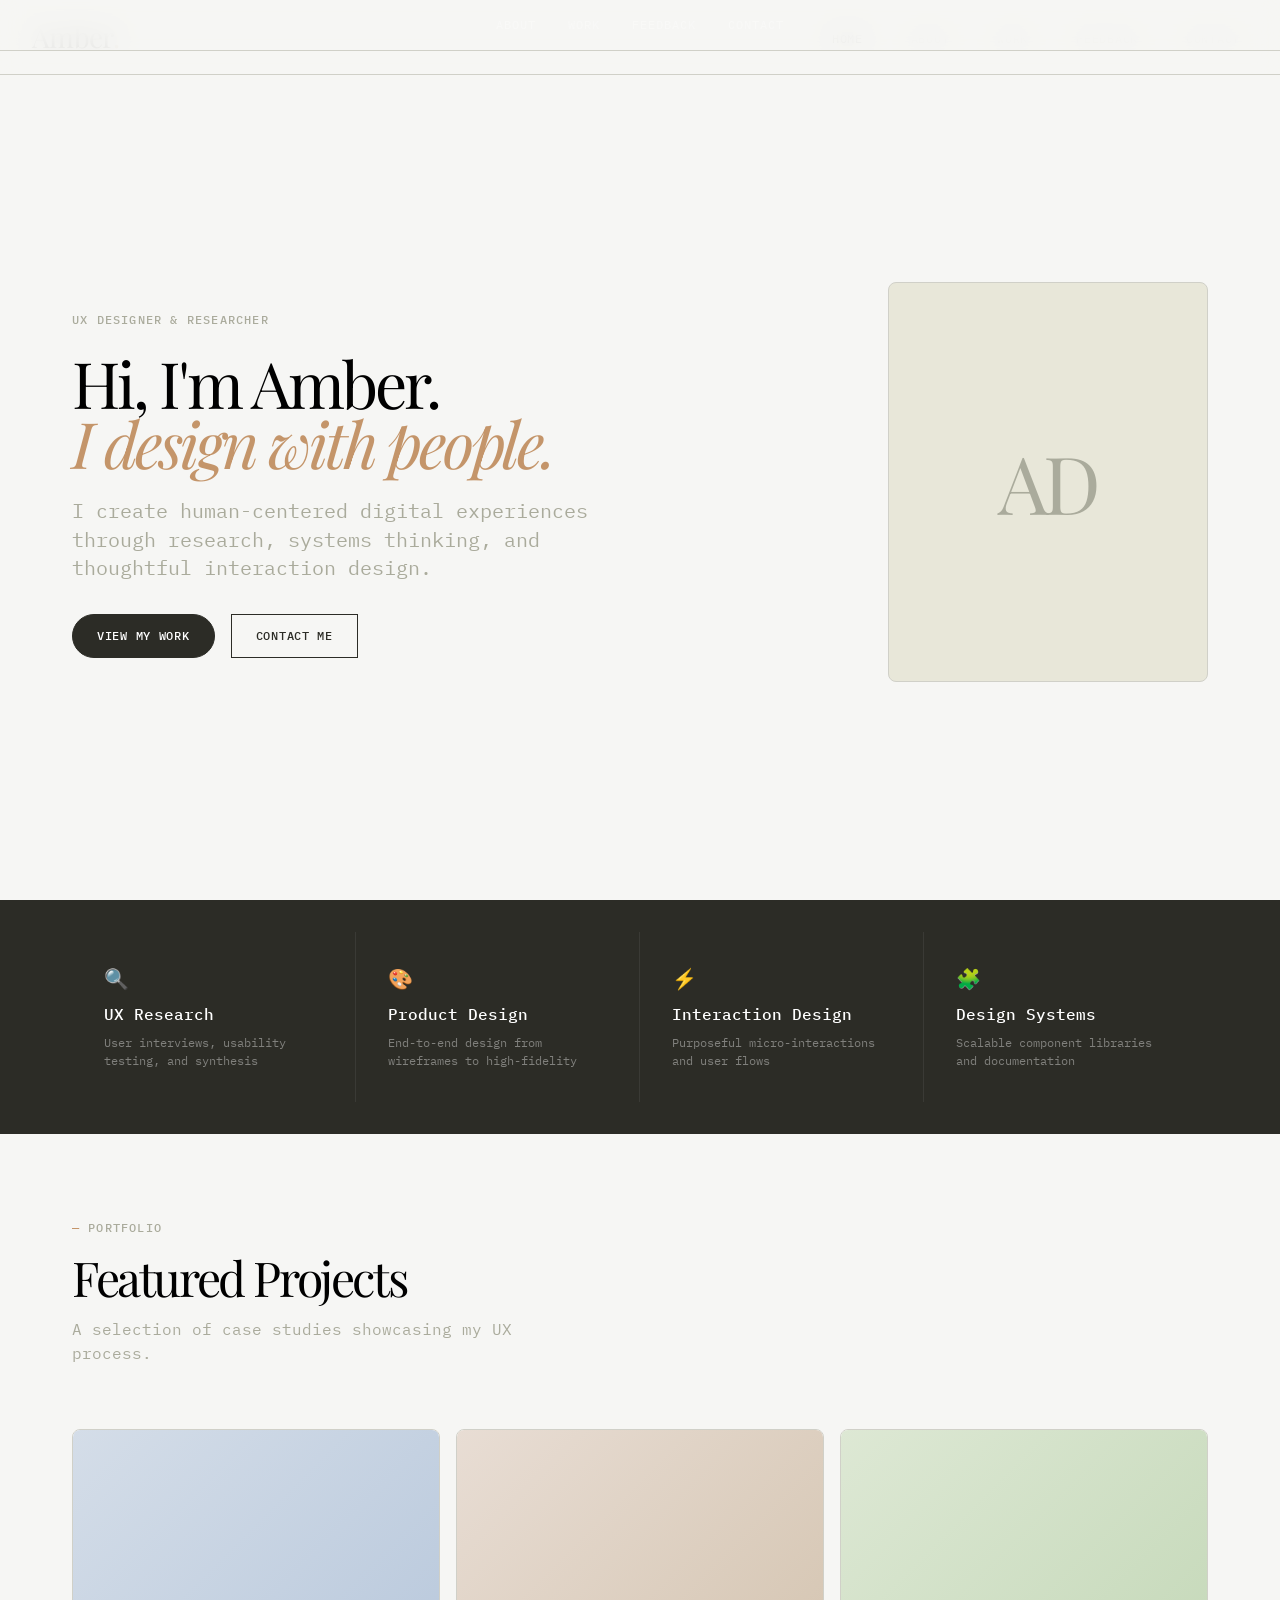
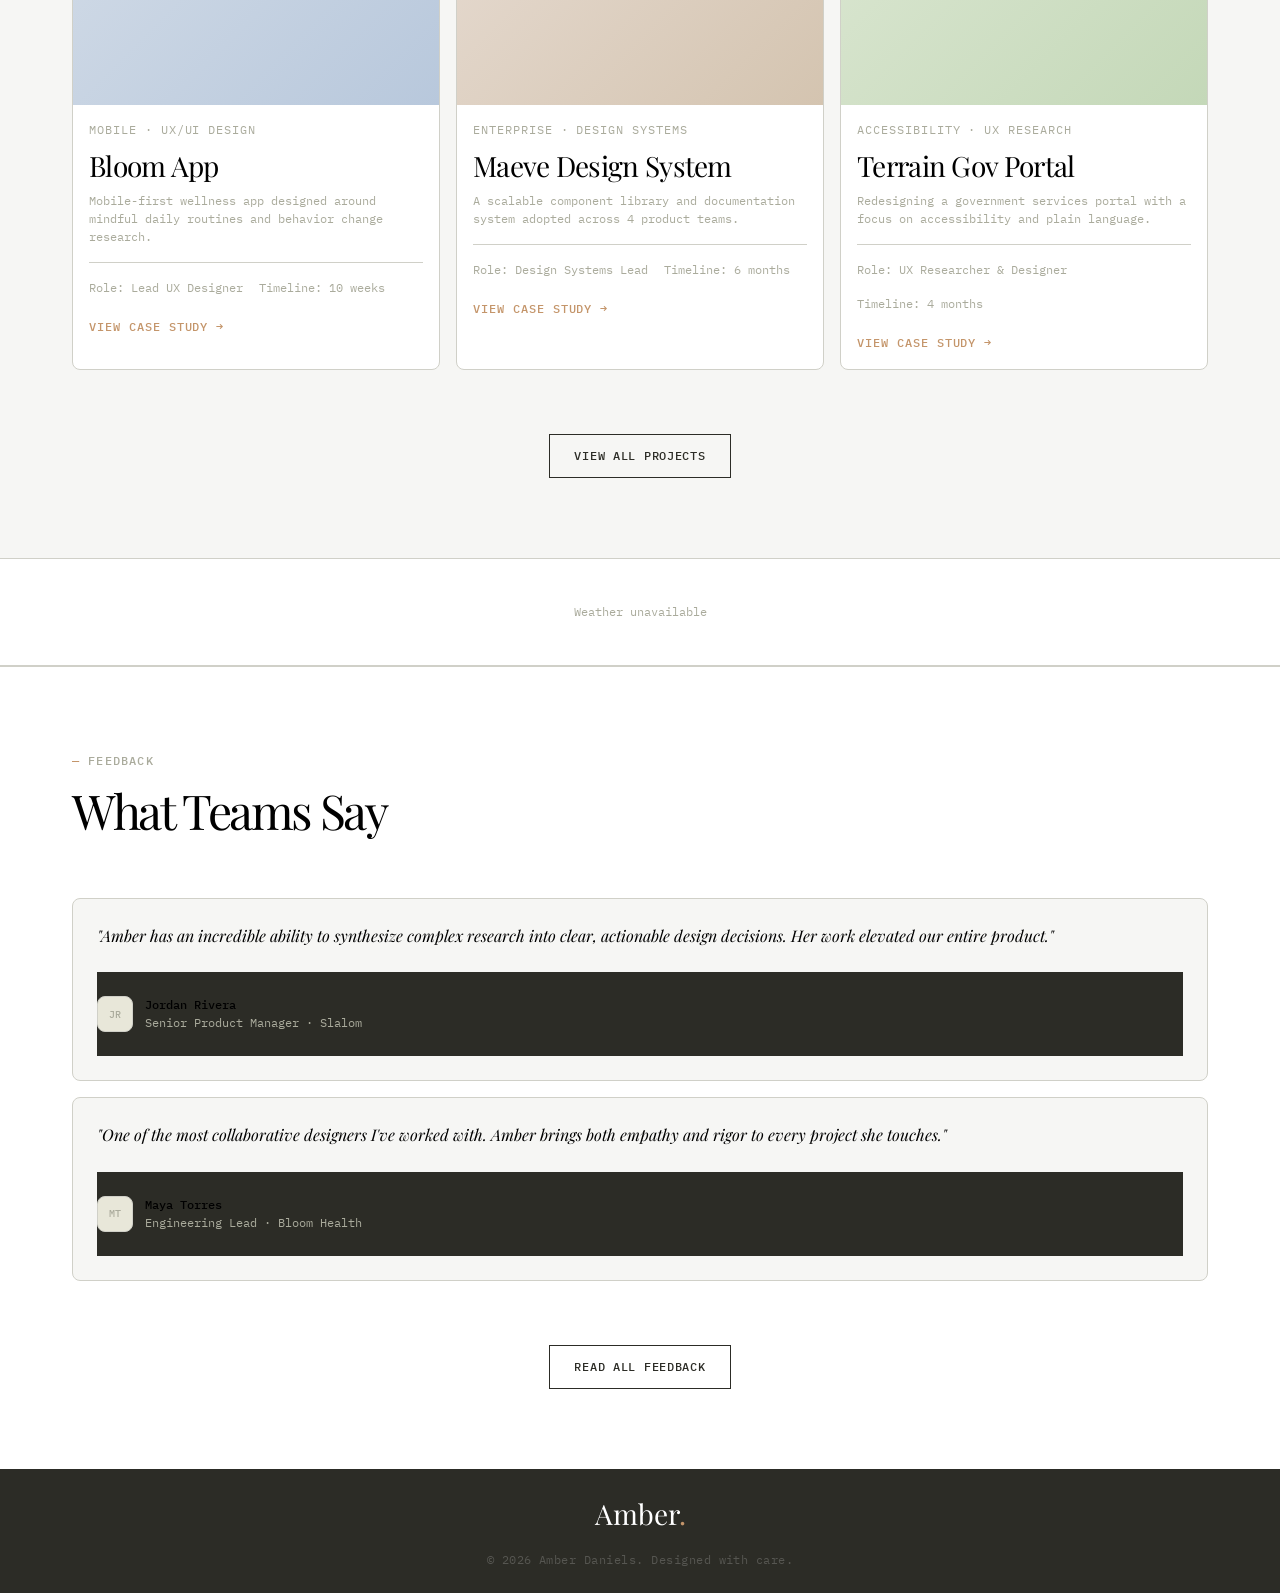
==== commit 401f4070: "design: apply editorial-minimalist system from DESIGN.md — IBM Plex Mono, Playfair Display 300/400, " ====
--- a/index.html
+++ b/index.html
@@ -10,7 +10,7 @@
   <meta property="og:type" content="website" />
   <link rel="preconnect" href="https://fonts.googleapis.com" />
   <link rel="preconnect" href="https://fonts.gstatic.com" crossorigin />
-  <link href="https://fonts.googleapis.com/css2?family=Playfair+Display:ital,wght@0,400;0,500;0,700;1,400&family=DM+Sans:opsz,wght@9..40,300;9..40,400;9..40,500&display=swap" rel="stylesheet" />
+  <link href="https://fonts.googleapis.com/css2?family=IBM+Plex+Mono:ital,wght@0,300;0,400;0,500;1,300;1,400&family=Playfair+Display:ital,wght@0,300;0,400;1,300;1,400&display=swap" rel="stylesheet" />
   <link rel="stylesheet" href="css/styles.css" />
 </head>
 <body>
--- a/css/styles.css
+++ b/css/styles.css
@@ -1,5 +1,7 @@
 /* ========================================
    AMBER DANIELS — UX Portfolio
+   Design system: Editorial-minimalist
+   Ref: DESIGN.md — "Editorial blueprint on parchment"
    ======================================== */
 
 *, *::before, *::after {
@@ -8,26 +10,59 @@
   padding: 0;
 }
 
+/* ── Design Tokens ────────────────────── */
+
 :root {
-  --bg:           #FAF8F5;
-  --bg-alt:       #F2EDE6;
-  --bg-dark:      #1E1B18;
-  --text:         #1A1917;
-  --text-muted:   #6E6660;
-  --accent:       #C4956A;
-  --accent-light: #EDD9C0;
-  --accent-dark:  #A07244;
-  --border:       #E5DDD4;
-  --radius-sm:    8px;
-  --radius-md:    16px;
-  --radius-lg:    32px;
-  --radius-full:  9999px;
-  --transition:   0.3s cubic-bezier(0.4, 0, 0.2, 1);
-  --shadow-sm:    0 2px 8px rgba(0,0,0,0.06);
-  --shadow-md:    0 8px 32px rgba(0,0,0,0.10);
-  --shadow-lg:    0 24px 64px rgba(0,0,0,0.12);
-  --max-width:    1140px;
-}
+  /* Colors — DESIGN.md palette (amber substituted for accent-lime per user) */
+  --color-canvas-parchment: #f6f6f4;
+  --color-surface-white:    #ffffff;
+  --color-charcoal-ink:     #2c2c26;
+  --color-content-black:    #000000;
+  --color-muted-stone:      #d0d0c8;
+  --color-warm-gray:        #e8e7d9;
+  --color-icon-gray:        #aaab9c;
+  --color-border-khaki:     #57584b;
+  --color-accent:           #C4956A; /* amber (user preference over #fff347 lime) */
+  --color-accent-dark:      #A07244;
+  --color-muted-gold:       #aaa674;
+
+  /* Typography */
+  --font-serif: 'Playfair Display', ui-serif, Georgia, serif;
+  --font-mono:  'IBM Plex Mono', ui-monospace, Menlo, Monaco, Consolas, monospace;
+
+  /* Type scale — DESIGN.md */
+  --text-caption:     12px;
+  --text-body:        16px;
+  --text-subheading:  20px;
+  --text-heading-sm:  28px;
+  --text-heading:     32px;
+  --text-heading-lg:  48px;
+  --text-display:     64px;
+
+  /* Spacing — 4px base */
+  --spacing-4:   4px;
+  --spacing-8:   8px;
+  --spacing-12:  12px;
+  --spacing-16:  16px;
+  --spacing-24:  24px;
+  --spacing-32:  32px;
+  --spacing-64:  64px;
+  --spacing-80:  80px;
+  --spacing-128: 128px;
+
+  /* Layout */
+  --max-width:   1200px;
+  --section-gap: 80px;
+
+  /* Radii — DESIGN.md spec */
+  --radius-cards:   8px;
+  --radius-buttons: 9999px;
+  --radius-nav:     3px;
+
+  --transition: 0.2s ease;
+}
+
+/* ── Base ─────────────────────────────── */
 
 html {
   scroll-behavior: smooth;
@@ -35,121 +70,152 @@
 }
 
 body {
-  background-color: var(--bg);
-  color: var(--text);
-  font-family: 'DM Sans', sans-serif;
+  background: var(--color-canvas-parchment);
+  color: var(--color-content-black);
+  font-family: var(--font-mono);
   font-weight: 400;
-  line-height: 1.6;
+  font-size: var(--text-body);
+  line-height: 1.5;
   -webkit-font-smoothing: antialiased;
 }
 
 /* ── Typography ───────────────────────── */
 
-h1, h2, h3 {
-  font-family: 'Playfair Display', Georgia, serif;
-  line-height: 1.15;
-  font-weight: 500;
-}
-
-h1 { font-size: clamp(2.4rem, 5.5vw, 4.5rem); }
-h2 { font-size: clamp(1.8rem, 3.5vw, 3rem); }
-h3 { font-size: 1.25rem; }
-
-em { font-style: italic; color: var(--accent); }
+h1, h2, h3, h4 {
+  font-family: var(--font-serif);
+  font-weight: 300;
+  color: var(--color-content-black);
+  line-height: 1;
+}
+
+h1 {
+  font-size: clamp(2.5rem, 8vw, var(--text-display));
+  line-height: 0.94;
+  letter-spacing: -0.05em;
+}
+
+h2 {
+  font-size: clamp(2rem, 5vw, var(--text-heading-lg));
+  line-height: 1;
+  letter-spacing: -0.05em;
+}
+
+h3 {
+  font-size: var(--text-heading-sm);
+  line-height: 1.33;
+  letter-spacing: -0.025em;
+}
+
+/* Italic accent used sparingly in display headings */
+em {
+  font-style: italic;
+  color: var(--color-accent);
+}
 
 p {
-  color: var(--text-muted);
-  line-height: 1.75;
+  font-family: var(--font-mono);
+  font-size: var(--text-body);
+  line-height: 1.5;
+  color: var(--color-icon-gray);
 }
 
 a { color: inherit; text-decoration: none; }
 
-/* ── Layout Helpers ───────────────────── */
+strong { font-weight: 500; }
+
+/* ── Layout ───────────────────────────── */
 
 .container {
   width: 100%;
   max-width: var(--max-width);
   margin: 0 auto;
-  padding: 0 2rem;
-}
-
-.section {
-  padding: 7rem 0;
-}
-
-.section-sm {
-  padding: 3rem 0;
-}
-
-.section-tag {
-  display: inline-block;
-  font-size: 0.75rem;
-  font-weight: 500;
-  letter-spacing: 0.14em;
-  text-transform: uppercase;
-  color: var(--accent);
-  background: var(--accent-light);
-  padding: 0.35rem 0.9rem;
-  border-radius: var(--radius-full);
-  margin-bottom: 1.25rem;
-}
+  padding: 0 var(--spacing-32);
+}
+
+.section    { padding: var(--spacing-80) 0; }
+.section-sm { padding: var(--spacing-32) 0; }
 
 .section-header {
-  margin-bottom: 3.5rem;
+  margin-bottom: var(--spacing-64);
 }
 
 .section-header p {
-  margin-top: 0.75rem;
+  margin-top: var(--spacing-16);
   max-width: 52ch;
 }
 
 .section-cta {
   text-align: center;
-  margin-top: 3rem;
-}
-
-/* ── Focus Styles (Accessibility) ─────── */
+  margin-top: var(--spacing-64);
+}
+
+/* Section tag — mono uppercase label */
+.section-tag {
+  display: inline-flex;
+  align-items: center;
+  gap: var(--spacing-8);
+  font-family: var(--font-mono);
+  font-size: var(--text-caption);
+  font-weight: 500;
+  letter-spacing: 0.1em;
+  text-transform: uppercase;
+  color: var(--color-icon-gray);
+  background: none;
+  padding: 0;
+  margin-bottom: var(--spacing-16);
+}
+
+.section-tag::before {
+  content: '—';
+  color: var(--color-accent);
+  font-weight: 300;
+}
+
+/* ── Focus ────────────────────────────── */
 
 :focus-visible {
-  outline: 2.5px solid var(--accent);
+  outline: 2px solid var(--color-accent);
   outline-offset: 3px;
-  border-radius: var(--radius-sm);
+  border-radius: var(--radius-nav);
 }
 
 /* ── Buttons ──────────────────────────── */
 
+/* Primary: charcoal filled pill */
 .btn {
   display: inline-flex;
   align-items: center;
-  gap: 0.5rem;
-  background: var(--accent);
-  color: #fff;
-  font-family: 'DM Sans', sans-serif;
-  font-size: 0.95rem;
+  gap: var(--spacing-8);
+  background: var(--color-charcoal-ink);
+  color: var(--color-surface-white);
+  font-family: var(--font-mono);
+  font-size: var(--text-caption);
   font-weight: 500;
-  padding: 0.85rem 2rem;
-  border-radius: var(--radius-full);
-  border: 2px solid var(--accent);
+  letter-spacing: 0.06em;
+  text-transform: uppercase;
+  padding: var(--spacing-12) var(--spacing-24);
+  border-radius: var(--radius-buttons);
+  border: 1px solid var(--color-charcoal-ink);
   cursor: pointer;
-  transition: background var(--transition), transform var(--transition), box-shadow var(--transition);
-  letter-spacing: 0.02em;
+  transition: background var(--transition), border-color var(--transition), color var(--transition);
 }
 
 .btn:hover {
-  background: var(--accent-dark);
-  border-color: var(--accent-dark);
-  transform: translateY(-2px);
-  box-shadow: 0 8px 24px rgba(196, 149, 106, 0.35);
-}
-
+  background: var(--color-content-black);
+  border-color: var(--color-content-black);
+}
+
+/* Ghost: 0px radius, outlined — "sharp edges signify modern identity" */
 .btn-outline {
   background: transparent;
-  color: var(--accent);
+  color: var(--color-charcoal-ink);
+  border: 1px solid var(--color-charcoal-ink);
+  border-radius: 0;
 }
 
 .btn-outline:hover {
-  background: var(--accent);
-  color: #fff;
+  background: var(--color-charcoal-ink);
+  color: var(--color-surface-white);
 }
 
 /* ── Navigation ───────────────────────── */
@@ -163,87 +229,77 @@
   display: flex;
   align-items: center;
   justify-content: space-between;
-  padding: 1.25rem 2.5rem;
-  background: rgba(250, 248, 245, 0.88);
-  backdrop-filter: blur(16px);
-  -webkit-backdrop-filter: blur(16px);
-  border-bottom: 1px solid var(--border);
+  padding: var(--spacing-16) var(--spacing-32);
+  background: rgba(246, 246, 244, 0.92);
+  backdrop-filter: blur(12px);
+  -webkit-backdrop-filter: blur(12px);
+  border-bottom: 1px solid var(--color-muted-stone);
 }
 
 .nav-logo {
-  font-family: 'Playfair Display', serif;
-  font-size: 1.5rem;
-  font-weight: 700;
-  color: var(--text);
-  letter-spacing: -0.02em;
-}
-
-.nav-logo span { color: var(--accent); }
+  font-family: var(--font-serif);
+  font-size: var(--text-heading-sm);
+  font-weight: 400;
+  color: var(--color-content-black);
+  letter-spacing: -0.025em;
+}
+
+.nav-logo span { color: var(--color-accent); }
 
 .nav-links {
   list-style: none;
   display: flex;
-  gap: 2rem;
+  gap: var(--spacing-32);
 }
 
 .nav-links a {
-  font-size: 0.9rem;
+  font-family: var(--font-mono);
+  font-size: var(--text-caption);
   font-weight: 400;
-  color: var(--text-muted);
-  letter-spacing: 0.02em;
+  color: var(--color-icon-gray);
+  letter-spacing: 0.06em;
+  text-transform: uppercase;
   transition: color var(--transition);
-  position: relative;
-  padding-bottom: 2px;
-}
-
-.nav-links a::after {
-  content: '';
-  position: absolute;
-  left: 0;
-  bottom: -3px;
-  width: 0;
-  height: 1.5px;
-  background: var(--accent);
-  transition: width var(--transition);
+  padding: var(--spacing-4) var(--spacing-8);
+  border-radius: var(--radius-nav);
 }
 
 .nav-links a:hover,
 .nav-links a.nav-active {
-  color: var(--text);
-}
-
-.nav-links a.nav-active::after,
-.nav-links a:hover::after {
-  width: 100%;
+  color: var(--color-content-black);
 }
 
 /* ── Page Hero (inner pages) ──────────── */
 
 .page-hero {
-  padding: 10rem 0 5rem;
-  background: var(--bg-alt);
-  border-bottom: 1px solid var(--border);
+  padding: calc(64px + var(--spacing-80)) 0 var(--spacing-80);
+  background: var(--color-canvas-parchment);
+  border-bottom: 1px solid var(--color-muted-stone);
 }
 
 .page-hero h1 {
-  margin-top: 0.5rem;
-  margin-bottom: 1rem;
+  margin-top: var(--spacing-8);
+  margin-bottom: var(--spacing-16);
 }
 
 .page-hero p {
-  font-size: 1.1rem;
+  font-size: var(--text-subheading);
   max-width: 50ch;
 }
 
 .back-link {
   display: inline-block;
-  font-size: 0.9rem;
-  color: var(--text-muted);
-  margin-bottom: 1.5rem;
+  font-family: var(--font-mono);
+  font-size: var(--text-caption);
+  font-weight: 400;
+  text-transform: uppercase;
+  letter-spacing: 0.08em;
+  color: var(--color-icon-gray);
+  margin-bottom: var(--spacing-24);
   transition: color var(--transition);
 }
 
-.back-link:hover { color: var(--accent); }
+.back-link:hover { color: var(--color-content-black); }
 
 /* ── Hero (Home) ──────────────────────── */
 
@@ -252,158 +308,114 @@
   display: flex;
   align-items: center;
   justify-content: space-between;
-  gap: 4rem;
-  padding: 8rem 3rem 5rem;
+  gap: var(--spacing-64);
+  padding: calc(64px + var(--spacing-80)) var(--spacing-32) var(--spacing-80);
   max-width: var(--max-width);
   margin: 0 auto;
-  position: relative;
 }
 
 .hero-content {
-  position: relative;
-  z-index: 2;
-  max-width: 580px;
+  max-width: 600px;
   flex-shrink: 0;
 }
 
 .hero-eyebrow {
   display: inline-block;
-  font-size: 0.8rem;
+  font-family: var(--font-mono);
+  font-size: var(--text-caption);
   font-weight: 500;
-  letter-spacing: 0.16em;
-  text-transform: uppercase;
-  color: var(--accent);
-  margin-bottom: 1.5rem;
-}
-
-.hero h1 { margin-bottom: 1.5rem; letter-spacing: -0.02em; }
-.hero p  { font-size: 1.1rem; margin-bottom: 2.5rem; max-width: 46ch; }
+  letter-spacing: 0.1em;
+  text-transform: uppercase;
+  color: var(--color-icon-gray);
+  margin-bottom: var(--spacing-24);
+}
+
+.hero h1 { margin-bottom: var(--spacing-24); }
+
+.hero p {
+  font-size: var(--text-subheading);
+  line-height: 1.41;
+  color: var(--color-icon-gray);
+  margin-bottom: var(--spacing-32);
+  max-width: 46ch;
+}
 
 .hero-ctas {
   display: flex;
-  gap: 1rem;
+  gap: var(--spacing-16);
   flex-wrap: wrap;
 }
 
-/* Profile area */
+/* Profile image card */
 .hero-profile {
   position: relative;
   flex-shrink: 0;
 }
 
-.profile-img-wrap {
-  position: relative;
-  z-index: 2;
-}
+.profile-img-wrap { position: relative; z-index: 2; }
 
 .profile-img-placeholder {
-  width: 340px;
-  height: 420px;
-  border-radius: var(--radius-lg);
-  background: linear-gradient(145deg, var(--accent-light) 0%, #D9C4AE 100%);
+  width: 320px;
+  height: 400px;
+  border-radius: var(--radius-cards);
+  background: var(--color-warm-gray);
+  border: 1px solid var(--color-muted-stone);
   display: flex;
   align-items: center;
   justify-content: center;
-  font-family: 'Playfair Display', serif;
+  font-family: var(--font-serif);
   font-size: 5rem;
-  font-weight: 700;
-  color: var(--accent-dark);
+  font-weight: 300;
+  color: var(--color-icon-gray);
   letter-spacing: -0.04em;
-  box-shadow: var(--shadow-lg);
-  position: relative;
-  overflow: hidden;
-}
-
-.profile-img-placeholder::before {
-  content: '';
-  position: absolute;
-  width: 180px;
-  height: 180px;
-  border-radius: 50%;
-  background: rgba(255,255,255,0.25);
-  top: -50px;
-  right: -50px;
-}
-
-/* Decorative circles */
-.hero-decoration {
-  position: absolute;
-  inset: 0;
-  pointer-events: none;
-}
-
-.circle {
-  position: absolute;
-  border-radius: 50%;
-}
-
-.circle-1 {
-  width: 400px;
-  height: 400px;
-  right: -80px;
-  top: 50%;
-  transform: translateY(-50%);
-  background: radial-gradient(circle at 30% 30%, var(--accent-light), transparent 70%);
-  opacity: 0.5;
-}
-
-.circle-2 {
-  width: 220px;
-  height: 220px;
-  right: 120px;
-  top: 60%;
-  transform: translateY(-50%);
-  background: radial-gradient(circle, var(--accent-light), transparent 70%);
-  opacity: 0.35;
-  animation: float 6s ease-in-out infinite;
-}
-
-@keyframes float {
-  0%, 100% { transform: translateY(-50%) translateX(0); }
-  50%       { transform: translateY(-55%) translateX(-12px); }
-}
+}
+
+/* No decorative shapes — editorial style is flat */
+.hero-decoration, .circle { display: none; }
 
 /* ── Quick Intro Strip ────────────────── */
 
-.intro-strip {
-  background: var(--bg-dark);
-  color: #fff;
-}
+.intro-strip { background: var(--color-charcoal-ink); }
 
 .intro-grid {
   display: grid;
   grid-template-columns: repeat(4, 1fr);
-  gap: 2rem;
 }
 
 .intro-item {
   display: flex;
   flex-direction: column;
-  gap: 0.4rem;
-}
-
-.intro-icon { font-size: 1.6rem; }
+  gap: var(--spacing-8);
+  padding: var(--spacing-32);
+  border-right: 1px solid rgba(255, 255, 255, 0.07);
+}
+
+.intro-item:last-child { border-right: none; }
+
+.intro-icon { font-size: 1.25rem; }
 
 .intro-item strong {
-  font-size: 1rem;
+  font-family: var(--font-mono);
+  font-size: var(--text-body);
   font-weight: 500;
-  color: #fff;
+  color: var(--color-surface-white);
 }
 
 .intro-item p {
-  font-size: 0.85rem;
-  color: rgba(255,255,255,0.5);
+  font-size: var(--text-caption);
+  color: rgba(255, 255, 255, 0.4);
   max-width: none;
+  line-height: 1.5;
 }
 
 /* ── Work / Portfolio ─────────────────── */
 
-.work-section { background: var(--bg-alt); }
+.work-section { background: var(--color-canvas-parchment); }
 
 .work-grid {
   display: grid;
-  grid-template-columns: repeat(auto-fill, minmax(300px, 1fr));
-  gap: 2rem;
+  grid-template-columns: repeat(auto-fill, minmax(320px, 1fr));
+  gap: var(--spacing-16);
 }
 
 .work-grid--full {
@@ -412,25 +424,18 @@
 }
 
 .work-card {
-  background: var(--bg);
-  border-radius: var(--radius-md);
+  background: var(--color-surface-white);
+  border-radius: var(--radius-cards);
   overflow: hidden;
-  border: 1px solid var(--border);
-  transition: transform var(--transition), box-shadow var(--transition);
-}
-
-.work-card--large .work-card-img {
-  aspect-ratio: 16 / 7;
-}
-
-.work-card:hover {
-  transform: translateY(-6px);
-  box-shadow: var(--shadow-lg);
-}
-
-.work-card-img-link {
-  display: block;
-}
+  border: 1px solid var(--color-muted-stone);
+  transition: transform var(--transition);
+}
+
+.work-card--large .work-card-img { aspect-ratio: 16 / 7; }
+
+.work-card:hover { transform: translateY(-2px); }
+
+.work-card-img-link { display: block; }
 
 .work-card-img {
   width: 100%;
@@ -448,11 +453,13 @@
   display: flex;
   align-items: center;
   justify-content: center;
-  font-size: 0.85rem;
+  font-family: var(--font-mono);
+  font-size: var(--text-caption);
   font-weight: 500;
-  letter-spacing: 0.05em;
-  color: var(--text);
-  background: rgba(250, 248, 245, 0.75);
+  letter-spacing: 0.08em;
+  text-transform: uppercase;
+  color: var(--color-content-black);
+  background: rgba(246, 246, 244, 0.82);
   opacity: 0;
   transition: opacity var(--transition);
   backdrop-filter: blur(4px);
@@ -460,55 +467,60 @@
 
 .work-card:hover .work-card-hover-label { opacity: 1; }
 
-.work-card-body { padding: 1.75rem; }
+.work-card-body { padding: var(--spacing-16); }
 
 .work-tag {
-  font-size: 0.72rem;
+  font-family: var(--font-mono);
+  font-size: var(--text-caption);
+  font-weight: 400;
+  letter-spacing: 0.08em;
+  text-transform: uppercase;
+  color: var(--color-icon-gray);
+  display: block;
+  margin-bottom: var(--spacing-8);
+}
+
+.work-card-body h3 { margin-bottom: var(--spacing-8); }
+
+.work-card-body p {
+  font-size: var(--text-caption);
+  max-width: none;
+  margin-bottom: var(--spacing-16);
+  line-height: 1.5;
+}
+
+.work-meta {
+  display: flex;
+  gap: var(--spacing-16);
+  flex-wrap: wrap;
+  font-family: var(--font-mono);
+  font-size: var(--text-caption);
+  color: var(--color-icon-gray);
+  margin-bottom: var(--spacing-16);
+  border-top: 1px solid var(--color-muted-stone);
+  padding-top: var(--spacing-16);
+}
+
+.work-card-link {
+  font-family: var(--font-mono);
+  font-size: var(--text-caption);
   font-weight: 500;
-  letter-spacing: 0.12em;
-  text-transform: uppercase;
-  color: var(--accent);
-  display: block;
-  margin-bottom: 0.6rem;
-}
-
-.work-card-body h3 { margin-bottom: 0.5rem; }
-
-.work-card-body p {
-  font-size: 0.9rem;
-  max-width: none;
-  margin-bottom: 1rem;
-}
-
-.work-meta {
-  display: flex;
-  gap: 1.25rem;
-  flex-wrap: wrap;
-  font-size: 0.8rem;
-  color: var(--text-muted);
-  margin-bottom: 1.25rem;
-  border-top: 1px solid var(--border);
-  padding-top: 1rem;
-}
-
-.work-card-link {
-  font-size: 0.88rem;
-  font-weight: 500;
-  color: var(--accent);
-  letter-spacing: 0.04em;
+  letter-spacing: 0.08em;
+  text-transform: uppercase;
+  color: var(--color-accent);
   transition: color var(--transition);
 }
 
-.work-card-link:hover { color: var(--accent-dark); }
+.work-card-link:hover { color: var(--color-accent-dark); }
 
 /* ── About Page ───────────────────────── */
 
-.about-section { background: var(--bg); }
+.about-section { background: var(--color-canvas-parchment); }
 
 .about-grid {
   display: grid;
   grid-template-columns: 1fr 1.5fr;
-  gap: 6rem;
+  gap: var(--spacing-128);
   align-items: start;
 }
 
@@ -517,283 +529,285 @@
 .about-img-placeholder {
   width: 100%;
   aspect-ratio: 3 / 4;
-  max-width: 400px;
-  background: linear-gradient(145deg, var(--accent-light) 0%, #D9C4AE 100%);
-  border-radius: var(--radius-lg);
+  max-width: 380px;
+  background: var(--color-warm-gray);
+  border: 1px solid var(--color-muted-stone);
+  border-radius: var(--radius-cards);
   display: flex;
   align-items: center;
   justify-content: center;
-  font-family: 'Playfair Display', serif;
-  font-size: 6rem;
-  font-weight: 700;
-  color: var(--accent-dark);
+  font-family: var(--font-serif);
+  font-size: 5rem;
+  font-weight: 300;
+  color: var(--color-icon-gray);
   letter-spacing: -0.04em;
-  box-shadow: var(--shadow-md);
-  position: relative;
   overflow: hidden;
 }
 
-.about-img-placeholder::before {
-  content: '';
-  position: absolute;
-  width: 200px;
-  height: 200px;
-  border-radius: 50%;
-  background: rgba(255,255,255,0.25);
-  top: -60px;
-  right: -60px;
-}
+/* No decorative pseudo-element */
+.about-img-placeholder::before { display: none; }
 
 .about-tag-pill {
   position: absolute;
   bottom: -1rem;
   right: -1rem;
-  background: var(--bg-dark);
-  color: #fff;
-  font-size: 0.78rem;
-  font-weight: 500;
-  padding: 0.6rem 1.1rem;
-  border-radius: var(--radius-full);
+  background: var(--color-charcoal-ink);
+  color: var(--color-surface-white);
+  font-family: var(--font-mono);
+  font-size: var(--text-caption);
+  font-weight: 400;
+  padding: var(--spacing-8) var(--spacing-16);
+  border-radius: var(--radius-buttons);
   white-space: nowrap;
-  box-shadow: var(--shadow-md);
-  letter-spacing: 0.02em;
+  letter-spacing: 0.04em;
 }
 
 .about-tag-pill::before {
   content: '● ';
   color: #5ECC7B;
-  font-size: 0.65rem;
-}
-
-.about-text h2 { margin-bottom: 1.25rem; }
-.about-text p  { margin-bottom: 1rem; max-width: none; }
+  font-size: 0.6rem;
+}
+
+.about-text h2 { margin-bottom: var(--spacing-24); }
+
+.about-text p {
+  margin-bottom: var(--spacing-16);
+  max-width: none;
+}
 
 .about-details {
   display: flex;
   flex-direction: column;
-  gap: 0.75rem;
-  margin: 1.75rem 0;
-  padding: 1.5rem;
-  background: var(--bg-alt);
-  border-radius: var(--radius-md);
-  border: 1px solid var(--border);
+  gap: var(--spacing-12);
+  margin: var(--spacing-32) 0;
+  padding: var(--spacing-16);
+  background: var(--color-surface-white);
+  border-radius: var(--radius-cards);
+  border: 1px solid var(--color-muted-stone);
 }
 
 .about-detail-item {
   display: flex;
-  gap: 1rem;
-  font-size: 0.9rem;
+  gap: var(--spacing-16);
+  font-family: var(--font-mono);
+  font-size: var(--text-caption);
 }
 
 .about-detail-label {
   font-weight: 500;
-  color: var(--text);
+  color: var(--color-content-black);
   min-width: 100px;
   flex-shrink: 0;
 }
 
-.about-detail-item span:last-child {
-  color: var(--text-muted);
-}
+.about-detail-item span:last-child { color: var(--color-icon-gray); }
 
 /* ── Skills Section ───────────────────── */
 
-.skills-section { background: var(--bg-alt); }
+.skills-section {
+  background: var(--color-surface-white);
+  border-top: 1px solid var(--color-muted-stone);
+  border-bottom: 1px solid var(--color-muted-stone);
+}
 
 .skills-categories {
   display: grid;
   grid-template-columns: repeat(auto-fill, minmax(320px, 1fr));
-  gap: 2.5rem;
+  gap: var(--spacing-64);
 }
 
 .skills-group h3 {
-  margin-bottom: 1.25rem;
-  font-size: 1rem;
-  color: var(--text);
+  font-family: var(--font-mono);
+  font-size: var(--text-caption);
+  font-weight: 500;
+  text-transform: uppercase;
+  letter-spacing: 0.08em;
+  color: var(--color-icon-gray);
+  margin-bottom: var(--spacing-16);
+  padding-bottom: var(--spacing-12);
+  border-bottom: 1px solid var(--color-muted-stone);
 }
 
 .skills-list {
   display: flex;
   flex-wrap: wrap;
-  gap: 0.6rem;
+  gap: var(--spacing-8);
 }
 
 .skill-chip {
-  font-size: 0.8rem;
+  font-family: var(--font-mono);
+  font-size: var(--text-caption);
   font-weight: 400;
-  color: var(--text-muted);
-  background: var(--bg);
-  border: 1px solid var(--border);
-  padding: 0.4rem 0.9rem;
-  border-radius: var(--radius-full);
-  transition: background var(--transition), color var(--transition), border-color var(--transition);
+  color: var(--color-charcoal-ink);
+  background: var(--color-canvas-parchment);
+  border: 1px solid var(--color-muted-stone);
+  padding: var(--spacing-4) var(--spacing-12);
+  border-radius: var(--radius-buttons);
+  transition: background var(--transition), border-color var(--transition);
 }
 
 .skill-chip:hover {
-  background: var(--accent-light);
-  color: var(--accent-dark);
-  border-color: var(--accent-light);
+  background: var(--color-warm-gray);
+  border-color: var(--color-border-khaki);
 }
 
 /* ── Interests ────────────────────────── */
 
-.interests-section { background: var(--bg); }
+.interests-section { background: var(--color-canvas-parchment); }
 
 .interests-grid {
   display: grid;
-  grid-template-columns: repeat(auto-fill, minmax(220px, 1fr));
-  gap: 1.5rem;
+  grid-template-columns: repeat(auto-fill, minmax(240px, 1fr));
+  gap: var(--spacing-16);
 }
 
 .interest-card {
-  background: var(--bg-alt);
-  border: 1px solid var(--border);
-  border-radius: var(--radius-md);
-  padding: 2rem 1.5rem;
-  transition: transform var(--transition), box-shadow var(--transition);
-}
-
-.interest-card:hover {
-  transform: translateY(-4px);
-  box-shadow: var(--shadow-sm);
-}
+  background: var(--color-surface-white);
+  border: 1px solid var(--color-muted-stone);
+  border-radius: var(--radius-cards);
+  padding: var(--spacing-24);
+  transition: transform var(--transition);
+}
+
+.interest-card:hover { transform: translateY(-2px); }
 
 .interest-icon {
-  font-size: 2rem;
+  font-size: 1.5rem;
   display: block;
-  margin-bottom: 1rem;
+  margin-bottom: var(--spacing-12);
 }
 
 .interest-card h3 {
-  margin-bottom: 0.6rem;
-  font-size: 1.05rem;
+  font-size: var(--text-body);
+  margin-bottom: var(--spacing-8);
 }
 
 .interest-card p {
-  font-size: 0.88rem;
+  font-size: var(--text-caption);
   max-width: none;
+  line-height: 1.5;
 }
 
 /* ── Weather Widget ───────────────────── */
 
-.weather-section { background: var(--bg); border-top: 1px solid var(--border); border-bottom: 1px solid var(--border); }
-
-.weather-widget {
-  display: flex;
-  justify-content: center;
-}
+.weather-section {
+  background: var(--color-surface-white);
+  border-top: 1px solid var(--color-muted-stone);
+  border-bottom: 1px solid var(--color-muted-stone);
+}
+
+.weather-widget { display: flex; justify-content: center; }
 
 .weather-inner {
   display: inline-flex;
   align-items: center;
-  gap: 1.25rem;
-  background: var(--bg-alt);
-  border: 1px solid var(--border);
-  border-radius: var(--radius-full);
-  padding: 0.85rem 1.75rem;
-  box-shadow: var(--shadow-sm);
-}
-
-.weather-icon { font-size: 2rem; }
+  gap: var(--spacing-16);
+  background: var(--color-canvas-parchment);
+  border: 1px solid var(--color-muted-stone);
+  border-radius: var(--radius-cards);
+  padding: var(--spacing-12) var(--spacing-24);
+}
+
+.weather-icon { font-size: 1.75rem; }
 
 .weather-info {
   display: flex;
   flex-direction: column;
-  gap: 0.1rem;
+  gap: 2px;
 }
 
 .weather-temp {
-  font-family: 'Playfair Display', serif;
-  font-size: 1.4rem;
+  font-family: var(--font-serif);
+  font-size: var(--text-heading-sm);
+  font-weight: 300;
+  color: var(--color-content-black);
+  line-height: 1;
+}
+
+.weather-desc,
+.weather-location {
+  font-family: var(--font-mono);
+  font-size: var(--text-caption);
+  color: var(--color-icon-gray);
+}
+
+.weather-loading {
+  font-family: var(--font-mono);
+  font-size: var(--text-caption);
+  color: var(--color-icon-gray);
+  padding: var(--spacing-12) var(--spacing-24);
+}
+
+/* ── Testimonials / Feedback ──────────── */
+
+.feedback-preview-section {
+  background: var(--color-surface-white);
+  border-top: 1px solid var(--color-muted-stone);
+}
+
+.feedback-section { background: var(--color-canvas-parchment); }
+
+.feedback-category { margin-bottom: var(--spacing-64); }
+.feedback-category:last-child { margin-bottom: 0; }
+
+.feedback-category-title {
+  font-family: var(--font-mono);
+  font-size: var(--text-caption);
   font-weight: 500;
-  color: var(--text);
-}
-
-.weather-desc {
-  font-size: 0.82rem;
-  color: var(--text-muted);
-}
-
-.weather-location {
-  font-size: 0.78rem;
-  color: var(--text-muted);
-}
-
-.weather-loading {
-  font-size: 0.85rem;
-  color: var(--text-muted);
-  padding: 0.85rem 1.75rem;
-}
-
-/* ── Testimonials / Feedback ──────────── */
-
-.feedback-preview-section { background: var(--bg-alt); }
-.feedback-section { background: var(--bg); }
-
-.feedback-category {
-  margin-bottom: 4rem;
-}
-
-.feedback-category:last-child { margin-bottom: 0; }
-
-.feedback-category-title {
-  font-family: 'DM Sans', sans-serif;
-  font-size: 0.78rem;
-  font-weight: 500;
-  letter-spacing: 0.14em;
-  text-transform: uppercase;
-  color: var(--text-muted);
-  margin-bottom: 1.5rem;
-  padding-bottom: 0.75rem;
-  border-bottom: 1px solid var(--border);
-}
-
-.quotes-grid {
-  display: grid;
-  gap: 1.5rem;
-}
-
+  letter-spacing: 0.1em;
+  text-transform: uppercase;
+  color: var(--color-icon-gray);
+  margin-bottom: var(--spacing-24);
+  padding-bottom: var(--spacing-12);
+  border-bottom: 1px solid var(--color-muted-stone);
+}
+
+.quotes-grid { display: grid; gap: var(--spacing-16); }
 .quotes-grid--2 { grid-template-columns: repeat(auto-fill, minmax(320px, 1fr)); }
 .quotes-grid--3 { grid-template-columns: repeat(auto-fill, minmax(280px, 1fr)); }
 
 .quote-card {
-  background: var(--bg);
-  border: 1px solid var(--border);
-  border-radius: var(--radius-md);
-  padding: 2rem;
-  transition: transform var(--transition), box-shadow var(--transition);
-}
-
-.feedback-preview-section .quote-card { background: var(--bg-alt); }
-
-.quote-card:hover {
-  transform: translateY(-4px);
-  box-shadow: var(--shadow-md);
-}
-
+  background: var(--color-surface-white);
+  border: 1px solid var(--color-muted-stone);
+  border-radius: var(--radius-cards);
+  padding: var(--spacing-24);
+  transition: transform var(--transition);
+}
+
+.feedback-preview-section .quote-card {
+  background: var(--color-canvas-parchment);
+}
+
+.quote-card:hover { transform: translateY(-2px); }
+
+/* Quote text uses Playfair italic — editorial feel */
 .quote-text {
-  font-size: 1rem;
-  color: var(--text);
-  line-height: 1.7;
+  font-family: var(--font-serif);
+  font-size: var(--text-body);
+  font-weight: 300;
   font-style: italic;
-  margin-bottom: 1.5rem;
+  color: var(--color-content-black);
+  line-height: 1.6;
+  margin-bottom: var(--spacing-24);
   max-width: none;
 }
 
 .quote-author {
   display: flex;
   align-items: center;
-  gap: 0.85rem;
+  gap: var(--spacing-12);
 }
 
 .quote-avatar {
-  width: 40px;
-  height: 40px;
-  border-radius: 50%;
-  background: var(--accent-light);
-  color: var(--accent-dark);
-  font-size: 0.72rem;
-  font-weight: 600;
+  width: 36px;
+  height: 36px;
+  border-radius: var(--radius-cards);
+  background: var(--color-warm-gray);
+  border: 1px solid var(--color-muted-stone);
+  color: var(--color-icon-gray);
+  font-family: var(--font-mono);
+  font-size: 10px;
+  font-weight: 500;
   display: flex;
   align-items: center;
   justify-content: center;
@@ -803,132 +817,161 @@
 
 .quote-author strong {
   display: block;
-  font-size: 0.9rem;
-  color: var(--text);
+  font-family: var(--font-mono);
+  font-size: var(--text-caption);
+  font-weight: 500;
+  color: var(--color-content-black);
 }
 
 .quote-author span {
   display: block;
-  font-size: 0.78rem;
-  color: var(--text-muted);
+  font-family: var(--font-mono);
+  font-size: var(--text-caption);
+  color: var(--color-icon-gray);
 }
 
 /* ── Contact Page ─────────────────────── */
 
-.contact-page-section { background: var(--bg); }
+.contact-page-section { background: var(--color-canvas-parchment); }
 
 .contact-page-grid {
   display: grid;
   grid-template-columns: 1.3fr 1fr;
-  gap: 6rem;
+  gap: var(--spacing-128);
   align-items: start;
 }
 
-.contact-form-wrap h2 { margin-bottom: 1.75rem; }
+.contact-form-wrap h2 { margin-bottom: var(--spacing-32); }
 
 .contact-form {
   display: flex;
   flex-direction: column;
-  gap: 1.25rem;
+  gap: var(--spacing-16);
 }
 
 .form-group {
   display: flex;
   flex-direction: column;
-  gap: 0.4rem;
+  gap: var(--spacing-8);
 }
 
 .form-group label {
-  font-size: 0.88rem;
+  font-family: var(--font-mono);
+  font-size: var(--text-caption);
   font-weight: 500;
-  color: var(--text);
-}
-
-.form-group label span { color: var(--accent); }
+  color: var(--color-content-black);
+  text-transform: uppercase;
+  letter-spacing: 0.06em;
+}
+
+.form-group label span { color: var(--color-accent); }
 
 .form-group input,
 .form-group textarea {
   width: 100%;
-  padding: 0.8rem 1rem;
-  font-family: 'DM Sans', sans-serif;
-  font-size: 0.95rem;
-  color: var(--text);
-  background: var(--bg);
-  border: 1.5px solid var(--border);
-  border-radius: var(--radius-sm);
-  transition: border-color var(--transition), box-shadow var(--transition);
+  padding: var(--spacing-12) var(--spacing-16);
+  font-family: var(--font-mono);
+  font-size: var(--text-body);
+  color: var(--color-content-black);
+  background: var(--color-surface-white);
+  border: 1px solid var(--color-muted-stone);
+  border-radius: var(--radius-cards);
+  transition: border-color var(--transition);
   resize: vertical;
+}
+
+.form-group input::placeholder,
+.form-group textarea::placeholder {
+  color: var(--color-icon-gray);
 }
 
 .form-group input:focus,
 .form-group textarea:focus {
   outline: none;
-  border-color: var(--accent);
-  box-shadow: 0 0 0 3px rgba(196, 149, 106, 0.18);
+  border-color: var(--color-border-khaki);
 }
 
 .form-group input[aria-invalid="true"],
 .form-group textarea[aria-invalid="true"] {
-  border-color: #E05252;
+  border-color: #c0392b;
 }
 
 .form-error {
-  font-size: 0.8rem;
-  color: #E05252;
+  font-family: var(--font-mono);
+  font-size: var(--text-caption);
+  color: #c0392b;
   min-height: 1.1rem;
 }
 
 .form-success {
-  background: #EAF7EE;
-  color: #2E7D4F;
-  border-radius: var(--radius-sm);
-  padding: 1rem 1.25rem;
-  font-size: 0.92rem;
-}
-
-.contact-info h2 { margin-bottom: 1rem; }
-.contact-info h3 { margin-top: 2rem; margin-bottom: 1rem; font-size: 1rem; }
+  background: var(--color-surface-white);
+  border: 1px solid var(--color-muted-stone);
+  border-left: 3px solid #5ECC7B;
+  border-radius: var(--radius-cards);
+  padding: var(--spacing-16);
+  font-family: var(--font-mono);
+  font-size: var(--text-caption);
+  color: var(--color-content-black);
+}
+
+.contact-info h2 { margin-bottom: var(--spacing-16); }
+
+.contact-info h3 {
+  margin-top: var(--spacing-32);
+  margin-bottom: var(--spacing-16);
+  font-family: var(--font-mono);
+  font-size: var(--text-caption);
+  font-weight: 500;
+  text-transform: uppercase;
+  letter-spacing: 0.08em;
+  color: var(--color-icon-gray);
+}
 
 .contact-email-link {
-  font-size: 1.05rem;
-  color: var(--accent);
-  font-weight: 500;
-  border-bottom: 1px solid var(--accent-light);
+  font-family: var(--font-mono);
+  font-size: var(--text-body);
+  color: var(--color-accent);
+  font-weight: 400;
+  border-bottom: 1px solid var(--color-muted-stone);
   padding-bottom: 2px;
+  transition: color var(--transition), border-color var(--transition);
+}
+
+.contact-email-link:hover {
+  color: var(--color-accent-dark);
+  border-color: var(--color-accent);
+}
+
+.social-links--vertical {
+  display: flex;
+  flex-direction: column;
+}
+
+.social-link-item {
+  display: flex;
+  align-items: center;
+  gap: var(--spacing-12);
+  font-family: var(--font-mono);
+  font-size: var(--text-caption);
+  color: var(--color-icon-gray);
   transition: color var(--transition);
-}
-
-.contact-email-link:hover { color: var(--accent-dark); }
-
-.social-links--vertical {
-  display: flex;
-  flex-direction: column;
-  gap: 0.75rem;
-}
-
-.social-link-item {
-  display: flex;
-  align-items: center;
-  gap: 0.75rem;
-  font-size: 0.9rem;
-  color: var(--text-muted);
-  transition: color var(--transition);
-  padding: 0.6rem 0;
-  border-bottom: 1px solid var(--border);
-}
-
-.social-link-item:hover { color: var(--accent); }
+  padding: var(--spacing-12) 0;
+  border-bottom: 1px solid var(--color-muted-stone);
+}
+
+.social-link-item:hover { color: var(--color-content-black); }
 
 .social-icon {
-  width: 32px;
-  height: 32px;
-  border-radius: var(--radius-sm);
-  background: var(--accent-light);
-  color: var(--accent-dark);
+  width: 28px;
+  height: 28px;
+  border-radius: var(--radius-nav);
+  background: var(--color-warm-gray);
+  border: 1px solid var(--color-muted-stone);
+  color: var(--color-icon-gray);
   display: flex;
   align-items: center;
   justify-content: center;
-  font-size: 0.72rem;
+  font-size: 10px;
   font-weight: 700;
   letter-spacing: 0.02em;
   flex-shrink: 0;
@@ -937,17 +980,17 @@
 .contact-availability {
   display: flex;
   align-items: center;
-  gap: 0.75rem;
-  margin-top: 2rem;
-  padding: 1rem 1.25rem;
-  background: var(--bg-alt);
-  border-radius: var(--radius-md);
-  border: 1px solid var(--border);
+  gap: var(--spacing-12);
+  margin-top: var(--spacing-32);
+  padding: var(--spacing-16);
+  background: var(--color-surface-white);
+  border-radius: var(--radius-cards);
+  border: 1px solid var(--color-muted-stone);
 }
 
 .availability-dot {
-  width: 10px;
-  height: 10px;
+  width: 8px;
+  height: 8px;
   border-radius: 50%;
   background: #5ECC7B;
   flex-shrink: 0;
@@ -956,154 +999,161 @@
 
 @keyframes pulse-dot {
   0%, 100% { box-shadow: 0 0 0 0 rgba(94, 204, 123, 0.5); }
-  50%       { box-shadow: 0 0 0 6px rgba(94, 204, 123, 0); }
+  50%       { box-shadow: 0 0 0 4px rgba(94, 204, 123, 0); }
 }
 
 .contact-availability p {
-  font-size: 0.88rem;
-  color: var(--text);
+  font-family: var(--font-mono);
+  font-size: var(--text-caption);
+  color: var(--color-content-black);
   max-width: none;
 }
 
 /* ── Case Study Pages ─────────────────── */
 
-.cs-hero { background: var(--bg-dark); color: #FAF8F5; }
-
-.cs-hero h1,
-.cs-hero .cs-subtitle { color: #FAF8F5; }
+.cs-hero { background: var(--color-charcoal-ink); color: var(--color-surface-white); }
+
+.cs-hero h1 { color: var(--color-surface-white); }
 
 .cs-hero .section-tag {
-  background: rgba(196, 149, 106, 0.2);
-  color: var(--accent-light);
-}
+  color: rgba(255, 255, 255, 0.4);
+}
+
+.cs-hero .section-tag::before { color: var(--color-accent); }
 
 .cs-hero .work-tag {
-  color: var(--accent-light);
-}
-
-.cs-hero .back-link {
-  color: rgba(250,248,245,0.55);
-}
-
-.cs-hero .back-link:hover { color: var(--accent-light); }
+  font-family: var(--font-mono);
+  color: rgba(255, 255, 255, 0.45);
+}
+
+.cs-hero .back-link { color: rgba(255, 255, 255, 0.4); }
+.cs-hero .back-link:hover { color: rgba(255, 255, 255, 0.75); }
 
 .cs-subtitle {
-  font-size: 1.15rem;
-  color: rgba(250,248,245,0.7);
-  margin-top: 0.75rem;
-  margin-bottom: 2rem;
+  font-family: var(--font-mono);
+  font-size: var(--text-subheading);
+  color: rgba(255, 255, 255, 0.55);
+  margin-top: var(--spacing-12);
+  margin-bottom: var(--spacing-32);
   max-width: 54ch;
+  line-height: 1.41;
 }
 
 .cs-meta-bar {
   display: flex;
-  gap: 2.5rem;
+  gap: var(--spacing-64);
   flex-wrap: wrap;
-  padding-top: 1.75rem;
-  border-top: 1px solid rgba(255,255,255,0.1);
+  padding-top: var(--spacing-32);
+  border-top: 1px solid rgba(255, 255, 255, 0.08);
 }
 
 .cs-meta-item {
   display: flex;
   flex-direction: column;
-  gap: 0.2rem;
+  gap: var(--spacing-4);
 }
 
 .cs-meta-label {
-  font-size: 0.72rem;
-  letter-spacing: 0.12em;
-  text-transform: uppercase;
-  color: rgba(250,248,245,0.45);
+  font-family: var(--font-mono);
+  font-size: var(--text-caption);
+  letter-spacing: 0.08em;
+  text-transform: uppercase;
+  color: rgba(255, 255, 255, 0.3);
 }
 
 .cs-meta-item span:last-child {
-  font-size: 0.9rem;
-  color: rgba(250,248,245,0.85);
+  font-family: var(--font-mono);
+  font-size: var(--text-caption);
+  color: rgba(255, 255, 255, 0.7);
 }
 
 .cs-hero-img {
   width: 100%;
-  height: 420px;
-}
-
-.cs-body {
-  padding: 5rem 2rem;
-}
+  height: 400px;
+}
+
+.cs-body { padding: var(--spacing-80) var(--spacing-32); }
 
 .cs-section {
-  margin-bottom: 5rem;
-  max-width: 760px;
-}
-
-.cs-section .section-tag { margin-bottom: 0.75rem; }
-
-.cs-section h2 { margin-bottom: 1.25rem; }
+  margin-bottom: var(--spacing-80);
+  max-width: 720px;
+}
+
+.cs-section .section-tag { margin-bottom: var(--spacing-12); }
+.cs-section h2 { margin-bottom: var(--spacing-24); }
 
 .cs-section p {
   max-width: none;
-  margin-bottom: 1rem;
+  margin-bottom: var(--spacing-16);
 }
 
 .cs-callout {
-  background: var(--bg-alt);
-  border-left: 3px solid var(--accent);
-  border-radius: 0 var(--radius-sm) var(--radius-sm) 0;
-  padding: 1rem 1.25rem;
-  font-size: 0.92rem;
-  color: var(--text);
-  margin-bottom: 1rem;
+  background: var(--color-surface-white);
+  border: 1px solid var(--color-muted-stone);
+  border-left: 3px solid var(--color-accent);
+  border-radius: 0 var(--radius-cards) var(--radius-cards) 0;
+  padding: var(--spacing-16);
+  font-family: var(--font-mono);
+  font-size: var(--text-caption);
+  color: var(--color-content-black);
+  margin-bottom: var(--spacing-16);
+  line-height: 1.5;
 }
 
 .cs-artifact-grid {
   display: grid;
   grid-template-columns: repeat(auto-fill, minmax(280px, 1fr));
-  gap: 1.5rem;
-  margin: 2rem 0;
+  gap: var(--spacing-16);
+  margin: var(--spacing-32) 0;
 }
 
 .cs-artifact p {
-  font-size: 0.82rem;
-  margin-top: 0.6rem;
+  font-family: var(--font-mono);
+  font-size: var(--text-caption);
+  margin-top: var(--spacing-8);
   text-align: center;
-  color: var(--text-muted);
+  color: var(--color-icon-gray);
   max-width: none;
 }
 
 .cs-artifact-img {
   width: 100%;
   aspect-ratio: 4 / 3;
-  border-radius: var(--radius-md);
-  border: 1px solid var(--border);
+  border-radius: var(--radius-cards);
+  border: 1px solid var(--color-muted-stone);
 }
 
 .cs-results-grid {
   display: grid;
   grid-template-columns: repeat(3, 1fr);
-  gap: 1.5rem;
-  margin-top: 1.5rem;
+  gap: var(--spacing-16);
+  margin-top: var(--spacing-24);
 }
 
 .cs-result-card {
-  background: var(--bg-alt);
-  border: 1px solid var(--border);
-  border-radius: var(--radius-md);
-  padding: 2rem 1.5rem;
+  background: var(--color-surface-white);
+  border: 1px solid var(--color-muted-stone);
+  border-radius: var(--radius-cards);
+  padding: var(--spacing-24);
   text-align: center;
 }
 
 .cs-result-number {
   display: block;
-  font-family: 'Playfair Display', serif;
-  font-size: 2.5rem;
-  font-weight: 700;
-  color: var(--accent);
-  margin-bottom: 0.5rem;
+  font-family: var(--font-serif);
+  font-size: var(--text-heading-lg);
+  font-weight: 300;
+  color: var(--color-accent);
+  margin-bottom: var(--spacing-8);
+  line-height: 1;
 }
 
 .cs-result-card p {
-  font-size: 0.85rem;
+  font-family: var(--font-mono);
+  font-size: var(--text-caption);
   text-align: center;
   max-width: none;
+  line-height: 1.5;
 }
 
 .cs-nav-links {
@@ -1111,54 +1161,57 @@
   justify-content: space-between;
   align-items: center;
   flex-wrap: wrap;
-  gap: 1rem;
-  padding-top: 3rem;
-  border-top: 1px solid var(--border);
+  gap: var(--spacing-16);
+  padding-top: var(--spacing-32);
+  border-top: 1px solid var(--color-muted-stone);
 }
 
 /* ── Footer ───────────────────────────── */
 
 footer {
-  background: var(--bg-dark);
-  padding: 3rem 2rem;
+  background: var(--color-charcoal-ink);
+  padding: var(--spacing-24) 0;
 }
 
 .footer-inner {
   display: flex;
   flex-direction: column;
   align-items: center;
-  gap: 1.25rem;
+  gap: var(--spacing-16);
   text-align: center;
 }
 
 .footer-logo {
-  font-family: 'Playfair Display', serif;
-  font-size: 1.4rem;
-  font-weight: 700;
-  color: #FAF8F5;
-}
-
-.footer-logo span { color: var(--accent); }
+  font-family: var(--font-serif);
+  font-size: var(--text-heading-sm);
+  font-weight: 400;
+  color: var(--color-surface-white);
+}
+
+.footer-logo span { color: var(--color-accent); }
 
 .footer-nav {
   display: flex;
-  gap: 2rem;
+  gap: var(--spacing-32);
   flex-wrap: wrap;
   justify-content: center;
 }
 
 .footer-nav a {
-  font-size: 0.85rem;
-  color: rgba(250,248,245,0.45);
-  letter-spacing: 0.04em;
+  font-family: var(--font-mono);
+  font-size: var(--text-caption);
+  letter-spacing: 0.08em;
+  text-transform: uppercase;
+  color: rgba(255, 255, 255, 0.3);
   transition: color var(--transition);
 }
 
-.footer-nav a:hover { color: var(--accent-light); }
+.footer-nav a:hover { color: rgba(255, 255, 255, 0.65); }
 
 .footer-copy {
-  font-size: 0.78rem;
-  color: rgba(250,248,245,0.22);
+  font-family: var(--font-mono);
+  font-size: var(--text-caption);
+  color: rgba(255, 255, 255, 0.2);
   max-width: none;
   letter-spacing: 0.04em;
 }
@@ -1167,670 +1220,63 @@
 
 @media (max-width: 1024px) {
   .hero {
-    gap: 3rem;
-    padding: 8rem 2rem 5rem;
+    gap: var(--spacing-32);
+    padding-top: calc(64px + var(--spacing-64));
   }
 
   .profile-img-placeholder {
-    width: 280px;
-    height: 340px;
+    width: 260px;
+    height: 320px;
   }
+
+  .about-grid { gap: var(--spacing-64); }
+  .contact-page-grid { gap: var(--spacing-64); }
 }
 
 @media (max-width: 900px) {
   .hero {
     flex-direction: column;
     min-height: auto;
-    padding-top: 8rem;
+    padding-top: calc(64px + var(--spacing-64));
     text-align: center;
     align-items: center;
   }
 
   .hero-ctas { justify-content: center; }
-  .hero p    { margin-left: auto; margin-right: auto; }
+  .hero p { margin-left: auto; margin-right: auto; }
 
   .about-grid,
   .contact-page-grid {
     grid-template-columns: 1fr;
-    gap: 3rem;
+    gap: var(--spacing-64);
   }
 
-  .about-visual { max-width: 340px; margin: 0 auto; }
+  .about-visual { max-width: 320px; margin: 0 auto; }
   .about-tag-pill { right: 0; }
 
-  .intro-grid {
-    grid-template-columns: repeat(2, 1fr);
-  }
-
-  .cs-results-grid {
-    grid-template-columns: 1fr;
-  }
+  .intro-grid { grid-template-columns: repeat(2, 1fr); }
+
+  .cs-results-grid { grid-template-columns: 1fr; }
 }
 
 @media (max-width: 640px) {
-  nav {
-    padding: 1rem 1.5rem;
-  }
-
-  .nav-links {
-    gap: 1rem;
-    font-size: 0.82rem;
-  }
-
-  .section { padding: 4rem 0; }
-  .page-hero { padding: 8rem 0 3.5rem; }
+  nav { padding: var(--spacing-16); }
+
+  .nav-links { gap: var(--spacing-16); }
+  .nav-links a { font-size: 10px; }
+
+  .container { padding: 0 var(--spacing-16); }
+
+  .section { padding: var(--spacing-64) 0; }
+  .page-hero { padding-top: calc(64px + var(--spacing-64)); }
 
   .work-grid,
-  .work-grid--full {
-    grid-template-columns: 1fr;
-  }
-
-  .circle-1 {
-    width: 240px;
-    height: 240px;
-  }
-
-  .circle-2 { display: none; }
-
-  .cs-meta-bar { gap: 1.5rem; }
-
-  .intro-grid {
-    grid-template-columns: 1fr;
-    gap: 1.5rem;
-  }
+  .work-grid--full { grid-template-columns: 1fr; }
+
+  .intro-grid { grid-template-columns: 1fr; }
 
   .quotes-grid--2,
-  .quotes-grid--3 {
-    grid-template-columns: 1fr;
-  }
-}
-
-
-*, *::before, *::after {
-  box-sizing: border-box;
-  margin: 0;
-  padding: 0;
-}
-
-:root {
-  --bg:           #FAF8F5;
-  --bg-alt:       #F2EDE6;
-  --bg-dark:      #1E1B18;
-  --text:         #1A1917;
-  --text-muted:   #6E6660;
-  --accent:       #C4956A;
-  --accent-light: #EDD9C0;
-  --accent-dark:  #A07244;
-  --border:       #E5DDD4;
-  --radius-sm:    8px;
-  --radius-md:    16px;
-  --radius-lg:    32px;
-  --radius-full:  9999px;
-  --transition:   0.3s cubic-bezier(0.4, 0, 0.2, 1);
-  --shadow-sm:    0 2px 8px rgba(0,0,0,0.06);
-  --shadow-md:    0 8px 32px rgba(0,0,0,0.10);
-  --shadow-lg:    0 24px 64px rgba(0,0,0,0.12);
-  --max-width:    1140px;
-}
-
-html {
-  scroll-behavior: smooth;
-  font-size: 16px;
-}
-
-body {
-  background-color: var(--bg);
-  color: var(--text);
-  font-family: 'DM Sans', sans-serif;
-  font-weight: 400;
-  line-height: 1.6;
-  -webkit-font-smoothing: antialiased;
-}
-
-/* ── Typography ───────────────────────── */
-
-h1, h2, h3 {
-  font-family: 'Playfair Display', Georgia, serif;
-  line-height: 1.15;
-  font-weight: 500;
-}
-
-h1 { font-size: clamp(2.6rem, 6vw, 5rem); }
-h2 { font-size: clamp(2rem, 4vw, 3.2rem); }
-h3 { font-size: 1.35rem; }
-
-em { font-style: italic; color: var(--accent); }
-
-p {
-  color: var(--text-muted);
-  max-width: 56ch;
-  line-height: 1.75;
-}
-
-a { color: inherit; text-decoration: none; }
-
-/* ── Layout Helpers ───────────────────── */
-
-.container {
-  width: 100%;
-  max-width: var(--max-width);
-  margin: 0 auto;
-  padding: 0 2rem;
-}
-
-.section {
-  padding: 7rem 0;
-}
-
-.section-tag {
-  display: inline-block;
-  font-size: 0.75rem;
-  font-weight: 500;
-  letter-spacing: 0.14em;
-  text-transform: uppercase;
-  color: var(--accent);
-  background: var(--accent-light);
-  padding: 0.35rem 0.9rem;
-  border-radius: var(--radius-full);
-  margin-bottom: 1.25rem;
-}
-
-.section-header {
-  margin-bottom: 3.5rem;
-}
-
-/* ── Buttons ──────────────────────────── */
-
-.btn {
-  display: inline-flex;
-  align-items: center;
-  gap: 0.5rem;
-  background: var(--accent);
-  color: #fff;
-  font-family: 'DM Sans', sans-serif;
-  font-size: 0.95rem;
-  font-weight: 500;
-  padding: 0.85rem 2rem;
-  border-radius: var(--radius-full);
-  border: 2px solid var(--accent);
-  cursor: pointer;
-  transition: background var(--transition), transform var(--transition), box-shadow var(--transition);
-  letter-spacing: 0.02em;
-}
-
-.btn:hover {
-  background: var(--accent-dark);
-  border-color: var(--accent-dark);
-  transform: translateY(-2px);
-  box-shadow: 0 8px 24px rgba(196, 149, 106, 0.35);
-}
-
-.btn-outline {
-  background: transparent;
-  color: var(--accent);
-}
-
-.btn-outline:hover {
-  background: var(--accent);
-  color: #fff;
-}
-
-/* ── Navigation ───────────────────────── */
-
-nav {
-  position: fixed;
-  top: 0;
-  left: 0;
-  right: 0;
-  z-index: 100;
-  display: flex;
-  align-items: center;
-  justify-content: space-between;
-  padding: 1.25rem 2.5rem;
-  background: rgba(250, 248, 245, 0.85);
-  backdrop-filter: blur(16px);
-  -webkit-backdrop-filter: blur(16px);
-  border-bottom: 1px solid var(--border);
-}
-
-.nav-logo {
-  font-family: 'Playfair Display', serif;
-  font-size: 1.5rem;
-  font-weight: 700;
-  color: var(--text);
-  letter-spacing: -0.02em;
-}
-
-.nav-logo span {
-  color: var(--accent);
-}
-
-.nav-links {
-  list-style: none;
-  display: flex;
-  gap: 2.5rem;
-}
-
-.nav-links a {
-  font-size: 0.9rem;
-  font-weight: 400;
-  color: var(--text-muted);
-  letter-spacing: 0.02em;
-  transition: color var(--transition);
-  position: relative;
-}
-
-.nav-links a::after {
-  content: '';
-  position: absolute;
-  left: 0;
-  bottom: -3px;
-  width: 0;
-  height: 1.5px;
-  background: var(--accent);
-  transition: width var(--transition);
-}
-
-.nav-links a:hover {
-  color: var(--text);
-}
-
-.nav-links a:hover::after {
-  width: 100%;
-}
-
-/* ── Hero ─────────────────────────────── */
-
-.hero {
-  min-height: 100vh;
-  display: flex;
-  align-items: center;
-  padding: 8rem 2.5rem 5rem;
-  max-width: var(--max-width);
-  margin: 0 auto;
-  position: relative;
-  overflow: hidden;
-}
-
-.hero-content {
-  position: relative;
-  z-index: 2;
-  max-width: 720px;
-}
-
-.hero-eyebrow {
-  display: inline-block;
-  font-size: 0.8rem;
-  font-weight: 500;
-  letter-spacing: 0.16em;
-  text-transform: uppercase;
-  color: var(--accent);
-  margin-bottom: 1.5rem;
-}
-
-.hero h1 {
-  margin-bottom: 1.5rem;
-  letter-spacing: -0.02em;
-}
-
-.hero p {
-  font-size: 1.15rem;
-  margin-bottom: 2.5rem;
-  max-width: 48ch;
-}
-
-/* Decorative shapes */
-.hero-decoration {
-  position: absolute;
-  inset: 0;
-  z-index: 1;
-  pointer-events: none;
-}
-
-.circle {
-  position: absolute;
-  border-radius: 50%;
-}
-
-.circle-1 {
-  width: 520px;
-  height: 520px;
-  right: -120px;
-  top: 50%;
-  transform: translateY(-50%);
-  background: radial-gradient(circle at 30% 30%, var(--accent-light), transparent 70%);
-  opacity: 0.6;
-}
-
-.circle-2 {
-  width: 280px;
-  height: 280px;
-  right: 180px;
-  top: 55%;
-  transform: translateY(-50%);
-  background: radial-gradient(circle, var(--accent-light), transparent 70%);
-  opacity: 0.4;
-  animation: float 6s ease-in-out infinite;
-}
-
-@keyframes float {
-  0%, 100% { transform: translateY(-50%) translateX(0); }
-  50%       { transform: translateY(-55%) translateX(-12px); }
-}
-
-/* Scroll hint */
-.hero::after {
-  content: 'scroll';
-  position: absolute;
-  bottom: 2.5rem;
-  left: 50%;
-  transform: translateX(-50%);
-  font-size: 0.7rem;
-  letter-spacing: 0.2em;
-  text-transform: uppercase;
-  color: var(--text-muted);
-  opacity: 0.6;
-}
-
-/* ── Work / Portfolio ─────────────────── */
-
-.work-section {
-  background: var(--bg-alt);
-}
-
-.work-grid {
-  display: grid;
-  grid-template-columns: repeat(auto-fill, minmax(300px, 1fr));
-  gap: 2rem;
-}
-
-.work-card {
-  background: var(--bg);
-  border-radius: var(--radius-md);
-  overflow: hidden;
-  border: 1px solid var(--border);
-  transition: transform var(--transition), box-shadow var(--transition);
-}
-
-.work-card:hover {
-  transform: translateY(-6px);
-  box-shadow: var(--shadow-lg);
-}
-
-.work-card-img {
-  width: 100%;
-  aspect-ratio: 4 / 3;
-  position: relative;
-  overflow: hidden;
-}
-
-.work-card-img::after {
-  content: 'View Project →';
-  position: absolute;
-  inset: 0;
-  display: flex;
-  align-items: center;
-  justify-content: center;
-  font-size: 0.85rem;
-  font-weight: 500;
-  letter-spacing: 0.05em;
-  color: var(--text);
-  background: rgba(250, 248, 245, 0.7);
-  opacity: 0;
-  transition: opacity var(--transition);
-  backdrop-filter: blur(4px);
-}
-
-.work-card:hover .work-card-img::after {
-  opacity: 1;
-}
-
-.work-card-body {
-  padding: 1.5rem;
-}
-
-.work-tag {
-  font-size: 0.72rem;
-  font-weight: 500;
-  letter-spacing: 0.12em;
-  text-transform: uppercase;
-  color: var(--accent);
-  display: block;
-  margin-bottom: 0.6rem;
-}
-
-.work-card-body h3 {
-  margin-bottom: 0.5rem;
-  font-size: 1.2rem;
-}
-
-.work-card-body p {
-  font-size: 0.9rem;
-  max-width: none;
-}
-
-/* ── About ────────────────────────────── */
-
-.about-section {
-  background: var(--bg);
-}
-
-.about-grid {
-  display: grid;
-  grid-template-columns: 1fr 1.4fr;
-  gap: 6rem;
-  align-items: center;
-}
-
-.about-visual {
-  position: relative;
-}
-
-.about-img-placeholder {
-  width: 100%;
-  aspect-ratio: 3 / 4;
-  background: linear-gradient(145deg, var(--accent-light) 0%, #D9C4AE 100%);
-  border-radius: var(--radius-lg);
-  display: flex;
-  align-items: center;
-  justify-content: center;
-  font-family: 'Playfair Display', serif;
-  font-size: 7rem;
-  font-weight: 700;
-  color: var(--accent-dark);
-  letter-spacing: -0.04em;
-  box-shadow: var(--shadow-md);
-  position: relative;
-  overflow: hidden;
-}
-
-.about-img-placeholder::before {
-  content: '';
-  position: absolute;
-  width: 200px;
-  height: 200px;
-  border-radius: 50%;
-  background: rgba(255,255,255,0.25);
-  top: -60px;
-  right: -60px;
-}
-
-.about-tag-pill {
-  position: absolute;
-  bottom: -1rem;
-  right: -1.5rem;
-  background: var(--bg-dark);
-  color: #fff;
-  font-size: 0.78rem;
-  font-weight: 500;
-  padding: 0.6rem 1.1rem;
-  border-radius: var(--radius-full);
-  white-space: nowrap;
-  box-shadow: var(--shadow-md);
-  letter-spacing: 0.02em;
-}
-
-.about-tag-pill::before {
-  content: '● ';
-  color: #5ECC7B;
-  font-size: 0.65rem;
-}
-
-.about-text h2 {
-  margin-bottom: 1.25rem;
-}
-
-.about-text p {
-  margin-bottom: 1rem;
-}
-
-.skills-list {
-  display: flex;
-  flex-wrap: wrap;
-  gap: 0.6rem;
-  margin-top: 2rem;
-}
-
-.skill-chip {
-  font-size: 0.8rem;
-  font-weight: 400;
-  color: var(--text-muted);
-  background: var(--bg-alt);
-  border: 1px solid var(--border);
-  padding: 0.4rem 0.9rem;
-  border-radius: var(--radius-full);
-  transition: background var(--transition), color var(--transition), border-color var(--transition);
-}
-
-.skill-chip:hover {
-  background: var(--accent-light);
-  color: var(--accent-dark);
-  border-color: var(--accent-light);
-}
-
-/* ── Contact ──────────────────────────── */
-
-.contact-section {
-  background: var(--bg-dark);
-  color: #FAF8F5;
-  text-align: center;
-}
-
-.contact-inner {
-  display: flex;
-  flex-direction: column;
-  align-items: center;
-}
-
-.contact-section .section-tag {
-  background: rgba(196, 149, 106, 0.2);
-  color: var(--accent-light);
-}
-
-.contact-section h2 {
-  color: #FAF8F5;
-  margin-bottom: 1rem;
-}
-
-.contact-section p {
-  color: rgba(250, 248, 245, 0.6);
-  margin-bottom: 2.5rem;
-}
-
-.contact-section .btn-outline {
-  color: var(--accent-light);
-  border-color: var(--accent-light);
-}
-
-.contact-section .btn-outline:hover {
-  background: var(--accent);
-  border-color: var(--accent);
-  color: #fff;
-}
-
-.social-links {
-  display: flex;
-  gap: 2rem;
-  margin-top: 3rem;
-  flex-wrap: wrap;
-  justify-content: center;
-}
-
-.social-links a {
-  font-size: 0.85rem;
-  font-weight: 500;
-  color: rgba(250, 248, 245, 0.45);
-  letter-spacing: 0.06em;
-  text-transform: uppercase;
-  transition: color var(--transition);
-}
-
-.social-links a:hover {
-  color: var(--accent-light);
-}
-
-/* ── Footer ───────────────────────────── */
-
-footer {
-  background: var(--bg-dark);
-  border-top: 1px solid rgba(255,255,255,0.07);
-  text-align: center;
-  padding: 1.75rem 2rem;
-}
-
-footer p {
-  font-size: 0.8rem;
-  color: rgba(250, 248, 245, 0.25);
-  max-width: none;
-  letter-spacing: 0.04em;
-}
-
-/* ── Responsive ───────────────────────── */
-
-@media (max-width: 900px) {
-  .about-grid {
-    grid-template-columns: 1fr;
-    gap: 3rem;
-  }
-
-  .about-visual {
-    max-width: 340px;
-    margin: 0 auto;
-  }
-
-  .about-tag-pill {
-    right: 0;
-  }
-}
-
-@media (max-width: 640px) {
-  nav {
-    padding: 1rem 1.5rem;
-  }
-
-  .nav-links {
-    gap: 1.5rem;
-  }
-
-  .hero {
-    padding: 7rem 1.5rem 4rem;
-  }
-
-  .section {
-    padding: 5rem 0;
-  }
-
-  .work-grid {
-    grid-template-columns: 1fr;
-  }
-
-  .circle-1 {
-    width: 300px;
-    height: 300px;
-    right: -80px;
-  }
-
-  .circle-2 {
-    display: none;
-  }
-}
+  .quotes-grid--3 { grid-template-columns: 1fr; }
+
+  .cs-meta-bar { gap: var(--spacing-32); }
+}
